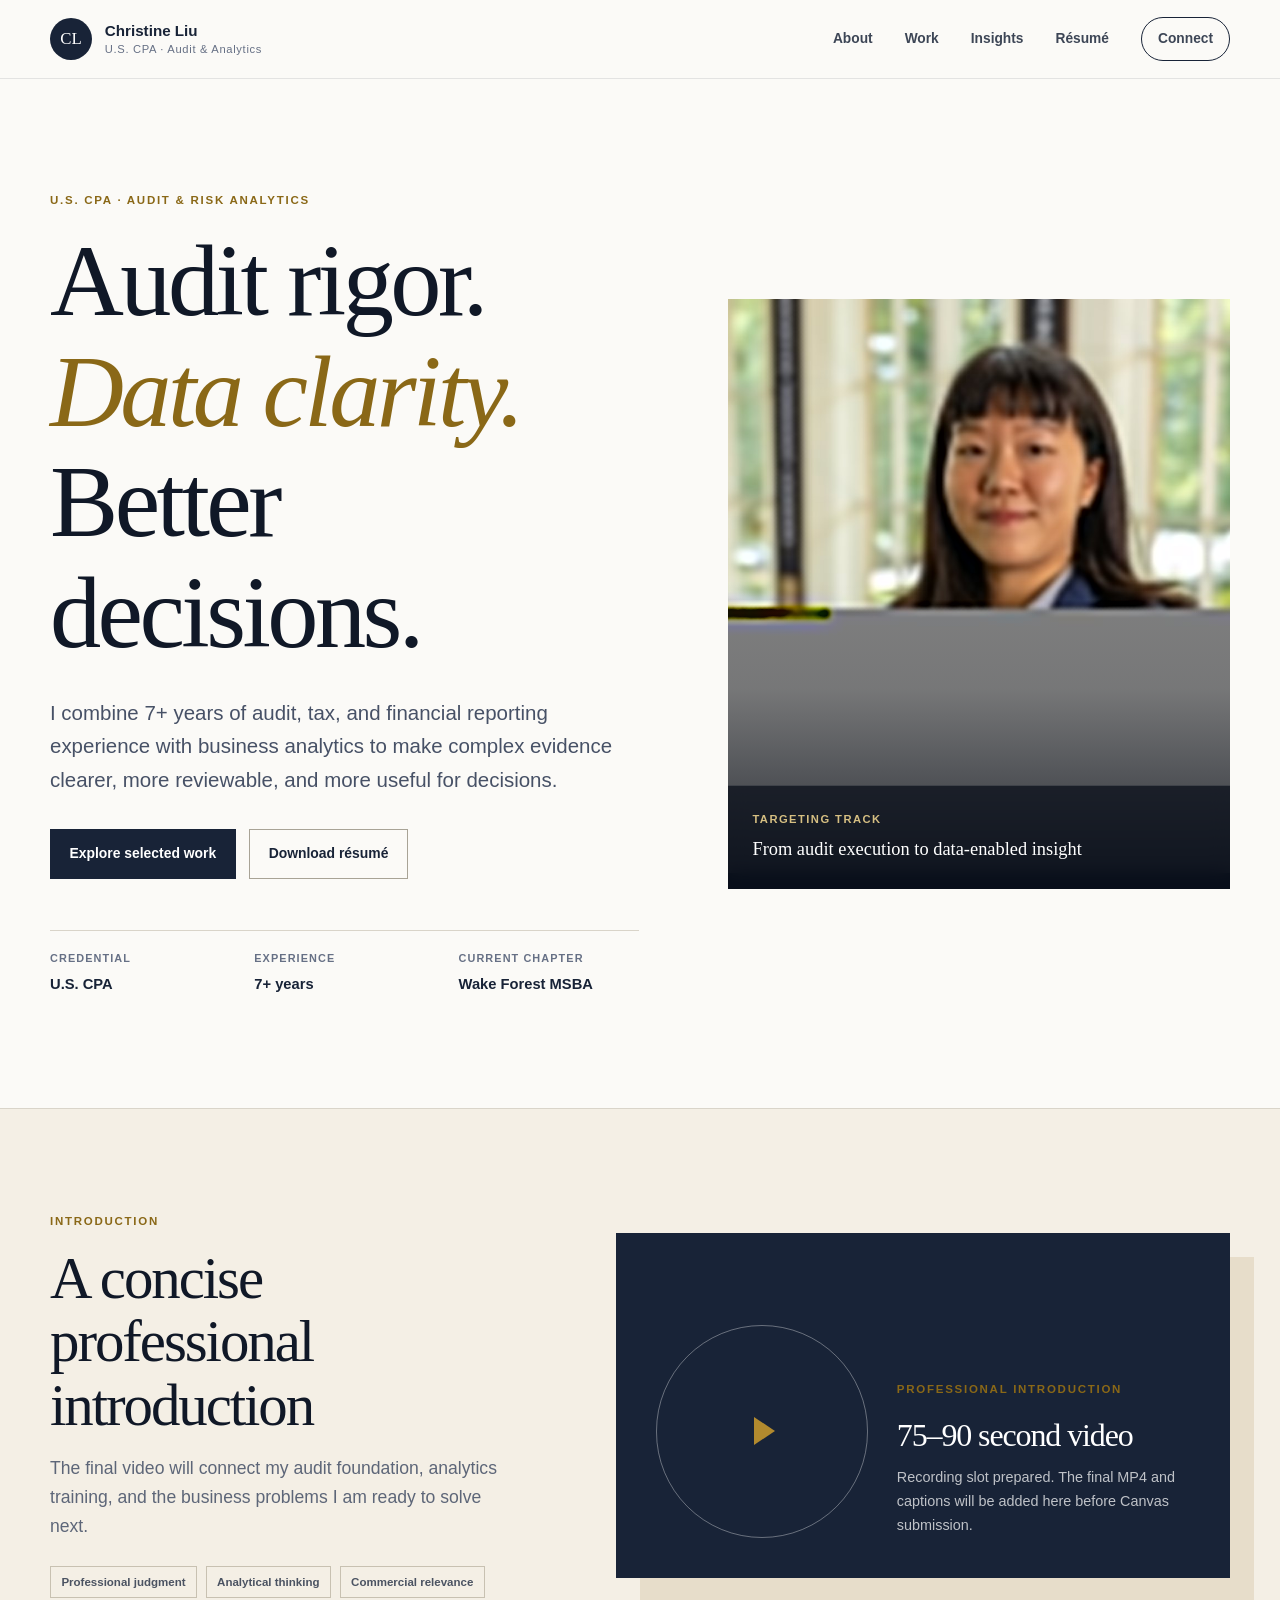
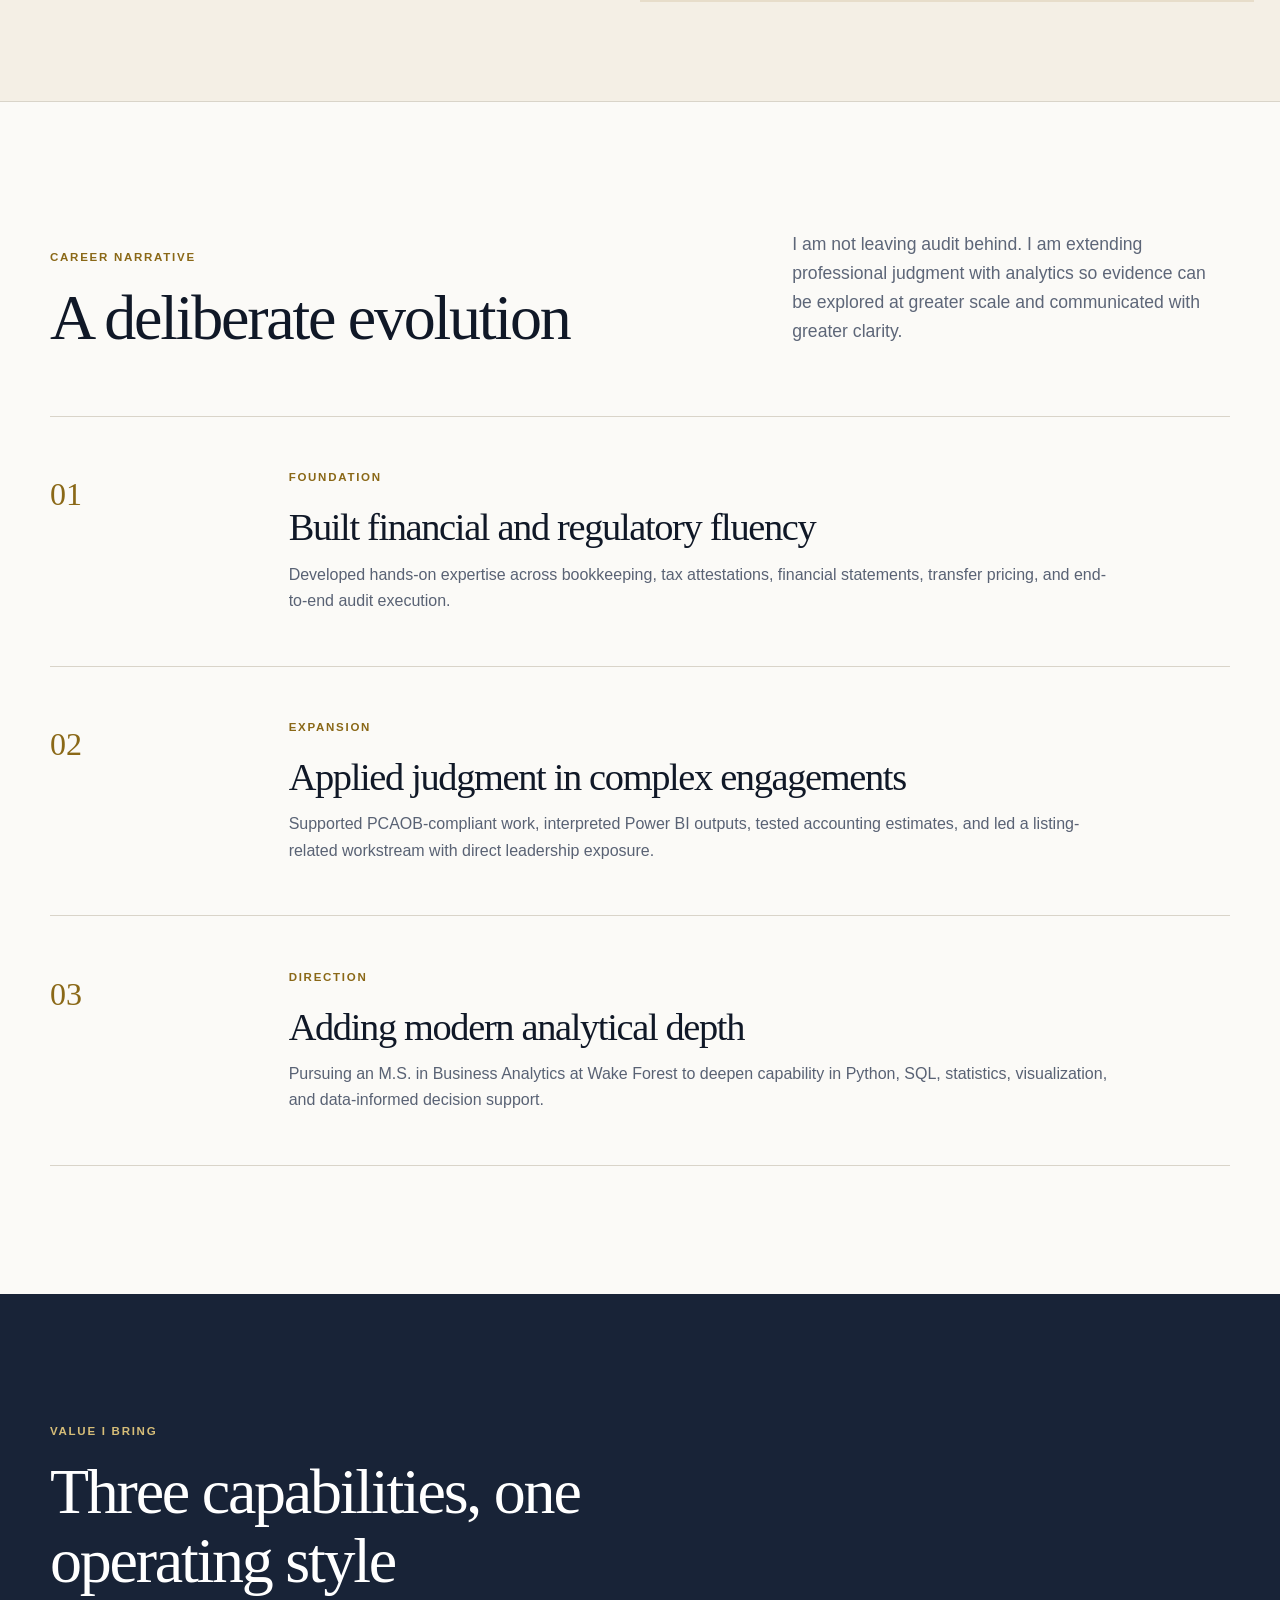
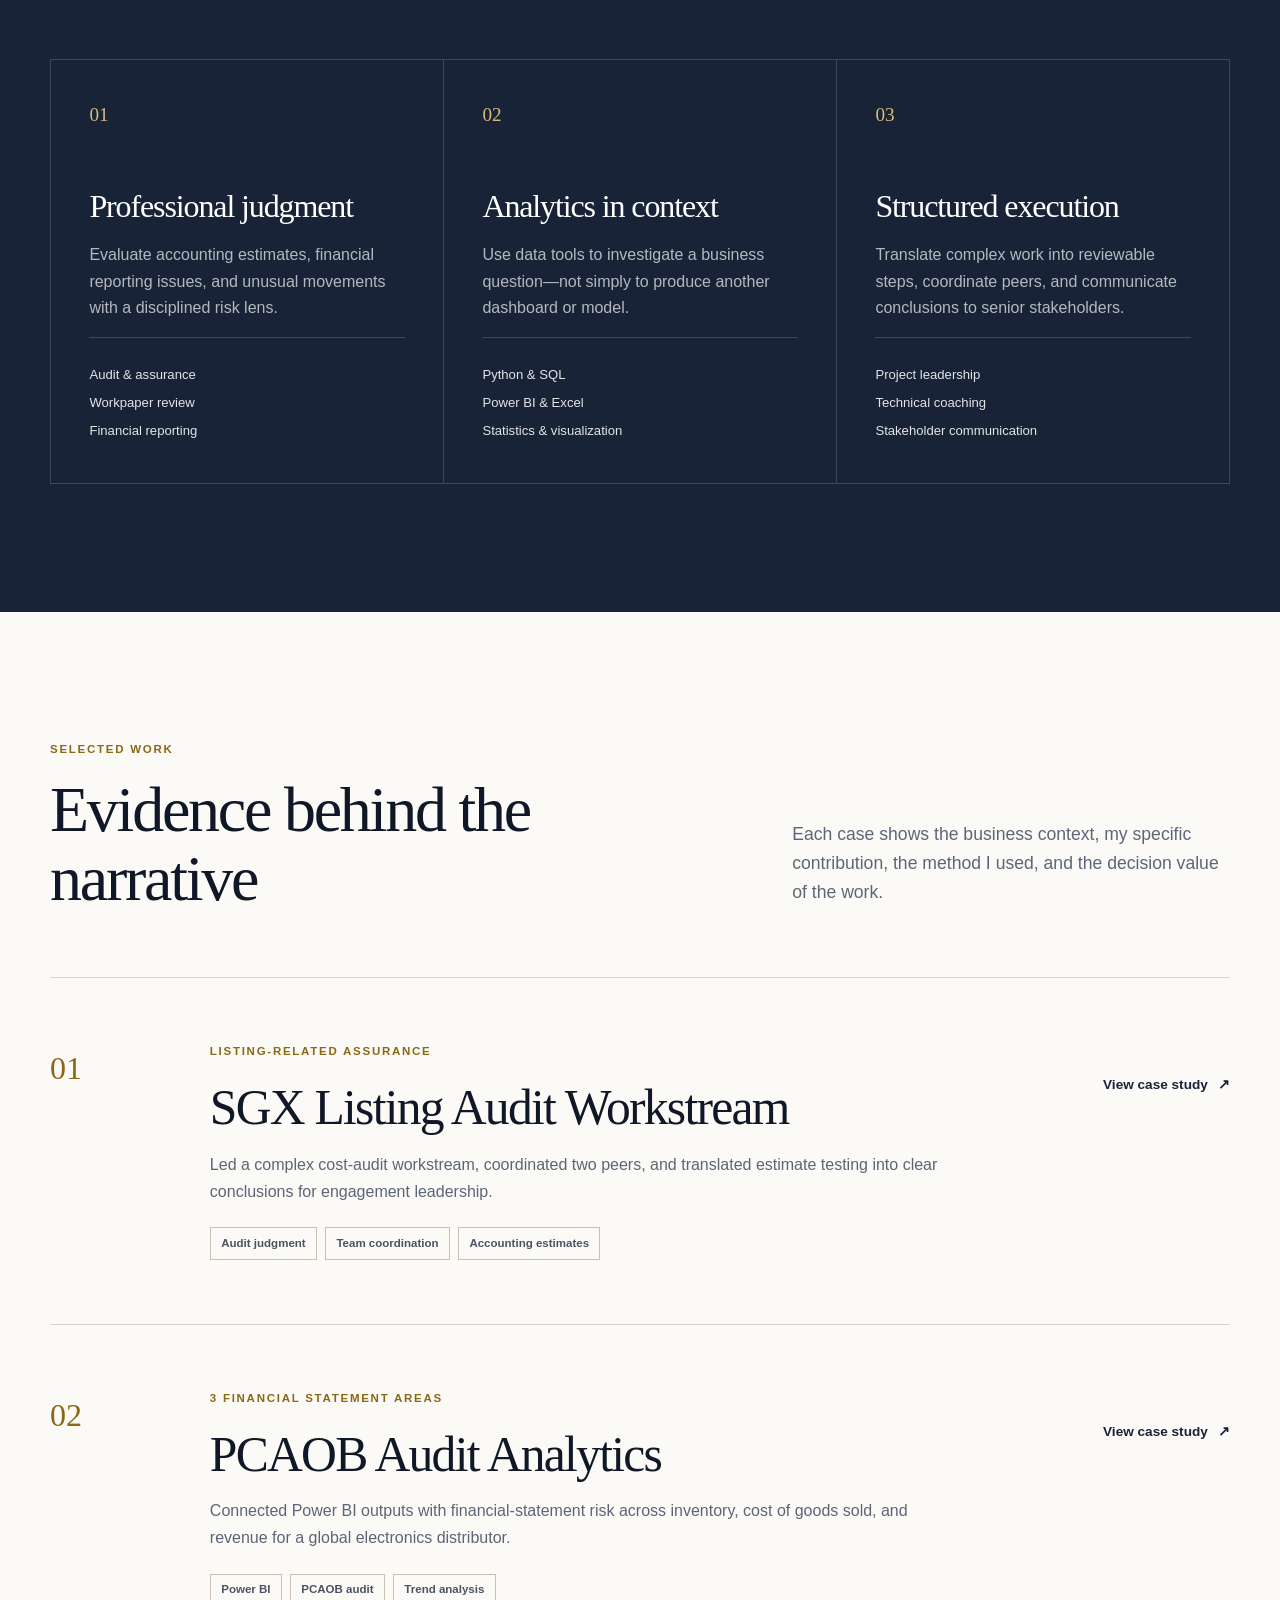
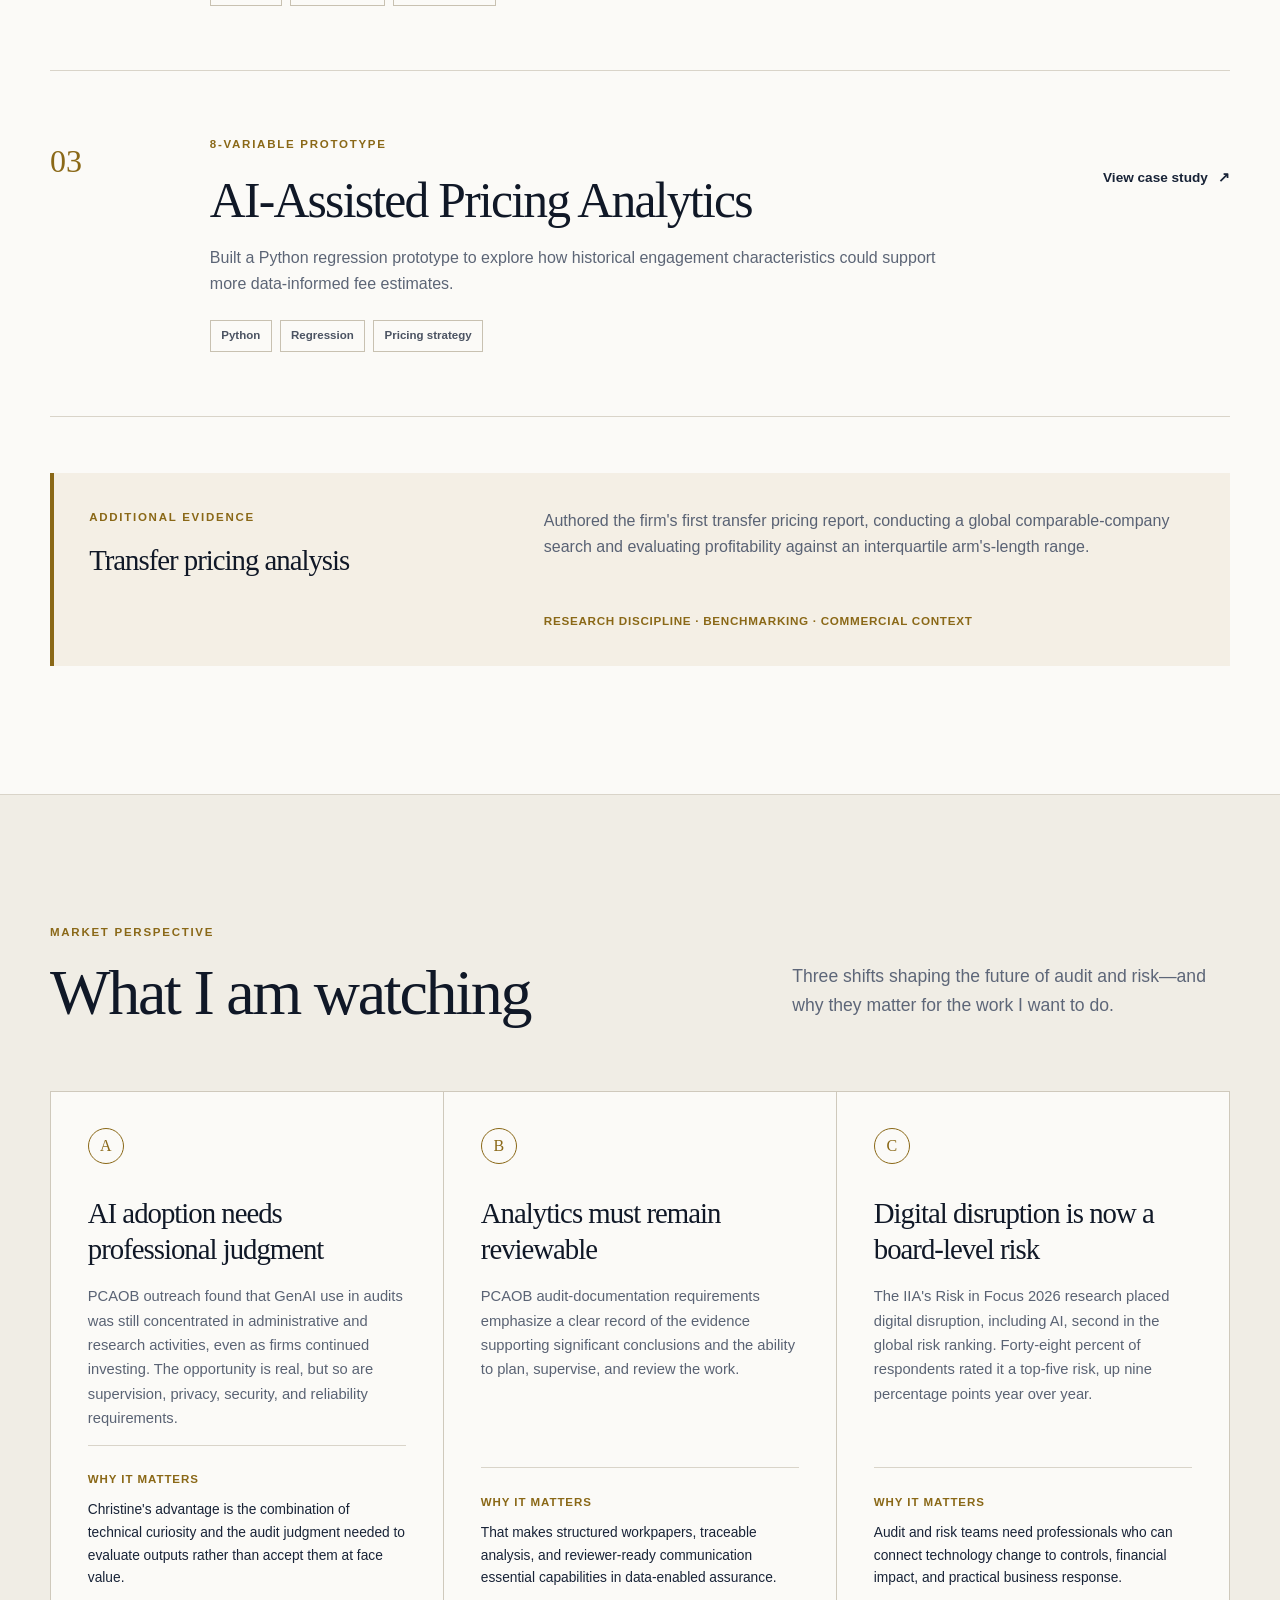
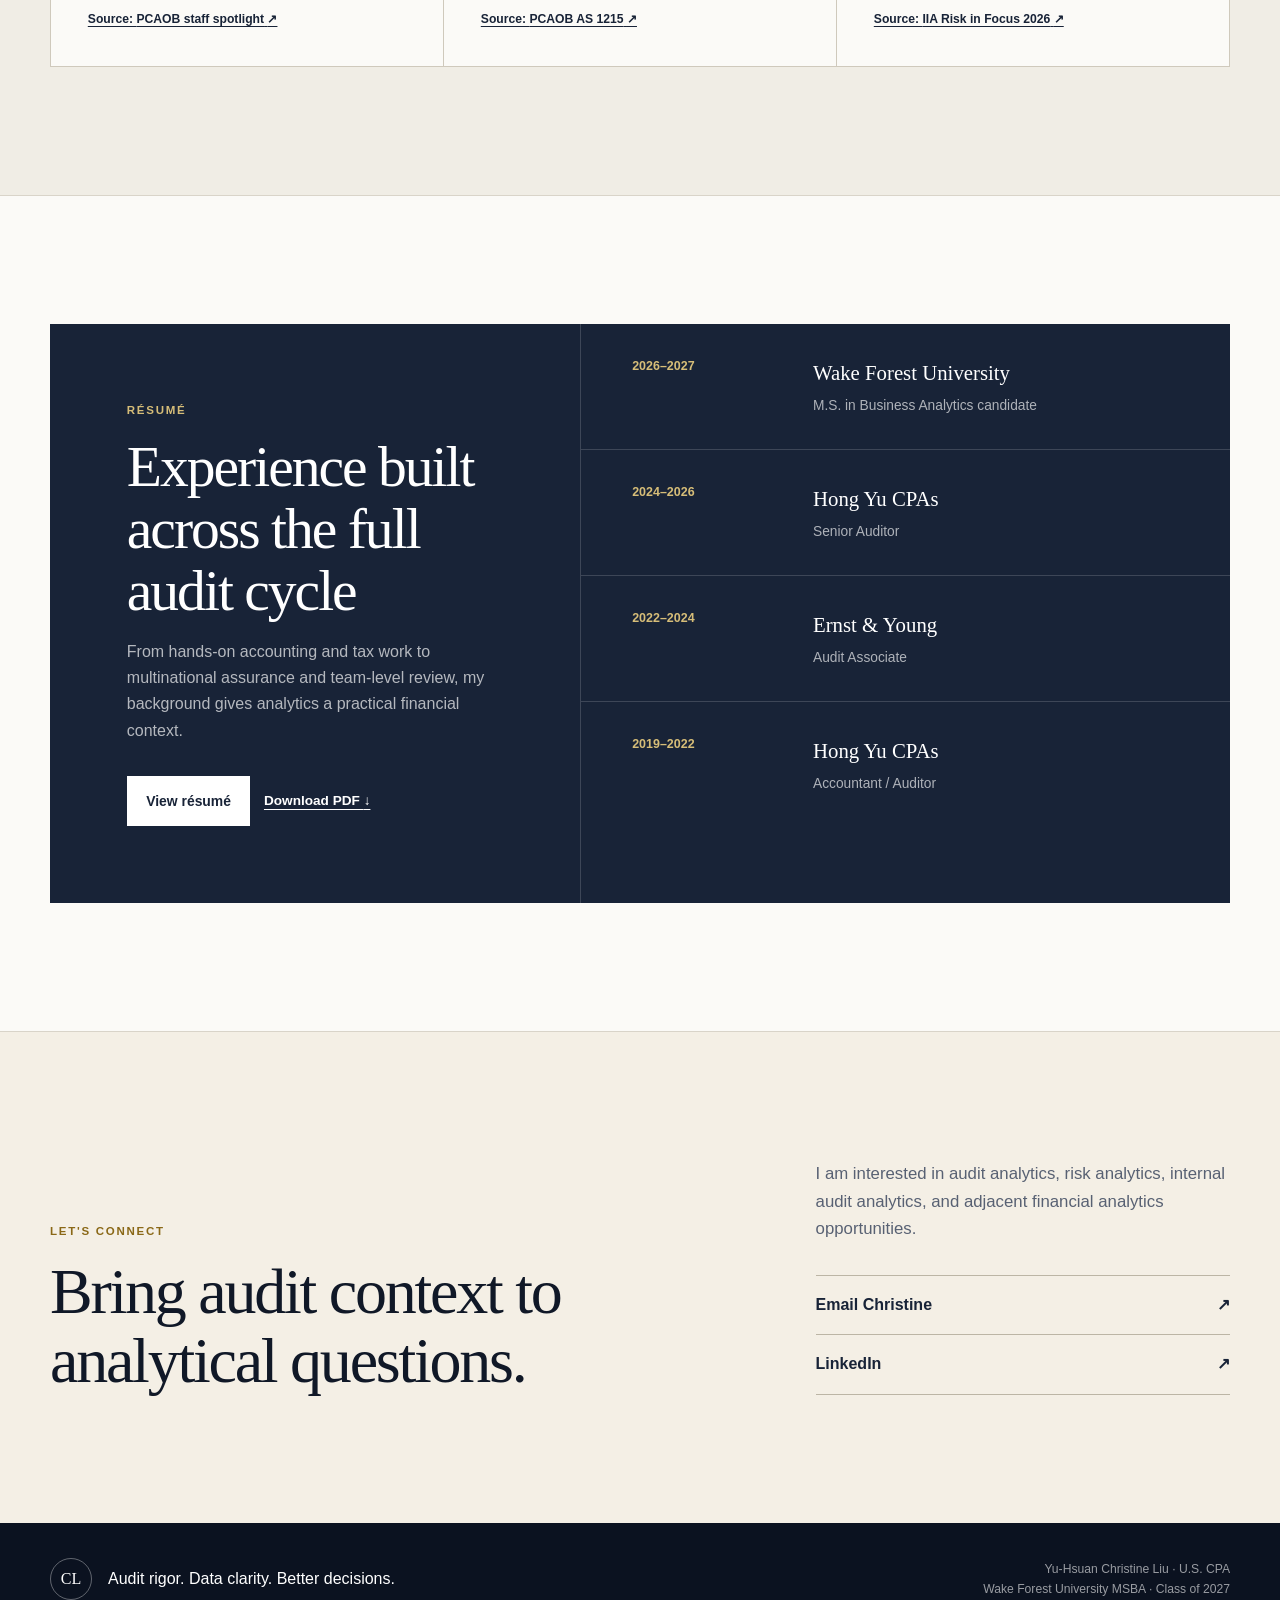
==== index.html @ 317b8ca4 "Publish professional portfolio with GitHub Pages" ====
<!DOCTYPE html><html lang="en"><head><meta charset="utf-8"><meta name="viewport" content="width=device-width, initial-scale=1"><link rel="preload" href="/christine-liu-headshot.jpg" as="image"><link rel="stylesheet" href="/styles.css"><title>Christine Liu | Audit &amp; Risk Analytics</title><meta name="description" content="U.S. CPA and Wake Forest MSBA candidate combining audit judgment with business analytics."><meta name="keywords" content="audit analytics,risk analytics,U.S. CPA,business analytics,Wake Forest"><meta name="author" content="Yu-Hsuan Christine Liu">
<link rel="canonical" href="https://christineliu0221-tech.github.io/"></head><body><header class="site-header"><a class="skip-link" href="#main-content">Skip to content</a><div class="nav-shell"><a href="/" class="brand" aria-label="Christine Liu home"><span aria-hidden="true">CL</span><div><strong>Christine Liu</strong><small>U.S. CPA · Audit &amp; Analytics</small></div></a><nav aria-label="Primary navigation"><a href="/#about">About</a><a href="/#work">Work</a><a href="/#insights">Insights</a><a href="/#resume">Résumé</a><a class="nav-contact" href="/#contact">Connect</a></nav></div></header><main id="main-content"><section class="hero section-shell" aria-labelledby="hero-title"><div class="hero-copy"><p class="eyebrow">U.S. CPA · AUDIT &amp; RISK ANALYTICS</p><h1 id="hero-title">Audit rigor.<span>Data clarity.</span>Better decisions.</h1><p class="hero-lead">I combine 7+ years of audit, tax, and financial reporting experience with business analytics to make complex evidence clearer, more reviewable, and more useful for decisions.</p><div class="button-row"><a class="button button-primary" href="#work">Explore selected work</a><a class="button button-secondary" href="/Christine-Liu-Resume.pdf" download="">Download résumé</a></div><dl class="hero-credentials" aria-label="Professional credentials"><div><dt>Credential</dt><dd>U.S. CPA</dd></div><div><dt>Experience</dt><dd>7+ years</dd></div><div><dt>Current chapter</dt><dd>Wake Forest MSBA</dd></div></dl></div><div class="hero-visual"><img class="hero-portrait" src="/christine-liu-headshot.jpg" alt="Christine Liu wearing a navy blazer in a professional portrait"><div class="visual-caption"><span>Targeting Track</span><strong>From audit execution to data-enabled insight</strong></div></div></section><section class="intro-band" id="introduction" aria-labelledby="intro-title"><div class="section-shell intro-grid"><div><p class="section-kicker">INTRODUCTION</p><h2 id="intro-title">A concise professional introduction</h2><p class="section-lead compact">The final video will connect my audit foundation, analytics training, and the business problems I am ready to solve next.</p><div class="video-keywords" aria-label="Introduction themes"><span>Professional judgment</span><span>Analytical thinking</span><span>Commercial relevance</span></div></div><div class="video-placeholder" role="group" aria-label="Video introduction placeholder"><div class="video-frame-mark" aria-hidden="true"><span></span></div><div><p class="video-label">PROFESSIONAL INTRODUCTION</p><h3>75–90 second video</h3><p>Recording slot prepared. The final MP4 and captions will be added here before Canvas submission.</p></div></div></div></section><section class="section-shell narrative" id="about" aria-labelledby="about-title"><div class="section-heading split-heading"><div><p class="section-kicker">CAREER NARRATIVE</p><h2 id="about-title">A deliberate evolution</h2></div><p class="section-lead">I am not leaving audit behind. I am extending professional judgment with analytics so evidence can be explored at greater scale and communicated with greater clarity.</p></div><ol class="narrative-steps"><li><span class="step-number">01</span><div><p class="step-label">Foundation</p><h3>Built financial and regulatory fluency</h3><p>Developed hands-on expertise across bookkeeping, tax attestations, financial statements, transfer pricing, and end-to-end audit execution.</p></div></li><li><span class="step-number">02</span><div><p class="step-label">Expansion</p><h3>Applied judgment in complex engagements</h3><p>Supported PCAOB-compliant work, interpreted Power BI outputs, tested accounting estimates, and led a listing-related workstream with direct leadership exposure.</p></div></li><li><span class="step-number">03</span><div><p class="step-label">Direction</p><h3>Adding modern analytical depth</h3><p>Pursuing an M.S. in Business Analytics at Wake Forest to deepen capability in Python, SQL, statistics, visualization, and data-informed decision support.</p></div></li></ol></section><section class="expertise-section" id="expertise" aria-labelledby="expertise-title"><div class="section-shell"><div class="section-heading"><p class="section-kicker light">VALUE I BRING</p><h2 id="expertise-title">Three capabilities, one operating style</h2></div><div class="expertise-grid"><article><span class="expertise-index">01</span><h3>Professional judgment</h3><p>Evaluate accounting estimates, financial reporting issues, and unusual movements with a disciplined risk lens.</p><ul><li>Audit &amp; assurance</li><li>Workpaper review</li><li>Financial reporting</li></ul></article><article><span class="expertise-index">02</span><h3>Analytics in context</h3><p>Use data tools to investigate a business question—not simply to produce another dashboard or model.</p><ul><li>Python &amp; SQL</li><li>Power BI &amp; Excel</li><li>Statistics &amp; visualization</li></ul></article><article><span class="expertise-index">03</span><h3>Structured execution</h3><p>Translate complex work into reviewable steps, coordinate peers, and communicate conclusions to senior stakeholders.</p><ul><li>Project leadership</li><li>Technical coaching</li><li>Stakeholder communication</li></ul></article></div></div></section><section class="section-shell work-section" id="work" aria-labelledby="work-title"><div class="section-heading split-heading"><div><p class="section-kicker">SELECTED WORK</p><h2 id="work-title">Evidence behind the narrative</h2></div><p class="section-lead">Each case shows the business context, my specific contribution, the method I used, and the decision value of the work.</p></div><div class="project-list"><article class="project-card"><div class="project-number">01</div><div class="project-main"><p class="project-proof">Listing-related assurance</p><h3>SGX Listing Audit Workstream</h3><p>Led a complex cost-audit workstream, coordinated two peers, and translated estimate testing into clear conclusions for engagement leadership.</p><div class="tag-list" aria-label="SGX Listing Audit Workstream skills"><span>Audit judgment</span><span>Team coordination</span><span>Accounting estimates</span></div></div><a href="/projects/sgx-listing-audit" class="project-link">View case study <span aria-hidden="true">↗</span></a></article><article class="project-card"><div class="project-number">02</div><div class="project-main"><p class="project-proof">3 financial statement areas</p><h3>PCAOB Audit Analytics</h3><p>Connected Power BI outputs with financial-statement risk across inventory, cost of goods sold, and revenue for a global electronics distributor.</p><div class="tag-list" aria-label="PCAOB Audit Analytics skills"><span>Power BI</span><span>PCAOB audit</span><span>Trend analysis</span></div></div><a href="/projects/pcaob-audit-analytics" class="project-link">View case study <span aria-hidden="true">↗</span></a></article><article class="project-card"><div class="project-number">03</div><div class="project-main"><p class="project-proof">8-variable prototype</p><h3>AI-Assisted Pricing Analytics</h3><p>Built a Python regression prototype to explore how historical engagement characteristics could support more data-informed fee estimates.</p><div class="tag-list" aria-label="AI-Assisted Pricing Analytics skills"><span>Python</span><span>Regression</span><span>Pricing strategy</span></div></div><a href="/projects/pricing-analytics" class="project-link">View case study <span aria-hidden="true">↗</span></a></article></div><div class="supporting-proof"><div><p class="section-kicker">ADDITIONAL EVIDENCE</p><h3>Transfer pricing analysis</h3></div><p>Authored the firm's first transfer pricing report, conducting a global comparable-company search and evaluating profitability against an interquartile arm's-length range.</p><span>Research discipline · Benchmarking · Commercial context</span></div></section><section class="insights-section" id="insights" aria-labelledby="insights-title"><div class="section-shell"><div class="section-heading split-heading"><div><p class="section-kicker">MARKET PERSPECTIVE</p><h2 id="insights-title">What I am watching</h2></div><p class="section-lead">Three shifts shaping the future of audit and risk—and why they matter for the work I want to do.</p></div><div class="insight-grid"><article><span class="insight-index">A</span><h3>AI adoption needs professional judgment</h3><p>PCAOB outreach found that GenAI use in audits was still concentrated in administrative and research activities, even as firms continued investing. The opportunity is real, but so are supervision, privacy, security, and reliability requirements.</p><div class="implication"><strong>Why it matters</strong><p>Christine's advantage is the combination of technical curiosity and the audit judgment needed to evaluate outputs rather than accept them at face value.</p></div><a href="https://pcaobus.org/news-events/news-releases/news-release-detail/pcaob-staff-shares-observations-from-outreach-on-use-of-generative-artificial-intelligence-in-audits-and-financial-reporting" target="_blank" rel="noreferrer">Source: <!-- -->PCAOB staff spotlight<!-- --> <span aria-hidden="true">↗</span></a></article><article><span class="insight-index">B</span><h3>Analytics must remain reviewable</h3><p>PCAOB audit-documentation requirements emphasize a clear record of the evidence supporting significant conclusions and the ability to plan, supervise, and review the work.</p><div class="implication"><strong>Why it matters</strong><p>That makes structured workpapers, traceable analysis, and reviewer-ready communication essential capabilities in data-enabled assurance.</p></div><a href="https://pcaobus.org/oversight/standards/auditing-standards/details/as-1215--audit-documentation-%28effective-on-12-15-2026%29" target="_blank" rel="noreferrer">Source: <!-- -->PCAOB AS 1215<!-- --> <span aria-hidden="true">↗</span></a></article><article><span class="insight-index">C</span><h3>Digital disruption is now a board-level risk</h3><p>The IIA's Risk in Focus 2026 research placed digital disruption, including AI, second in the global risk ranking. Forty-eight percent of respondents rated it a top-five risk, up nine percentage points year over year.</p><div class="implication"><strong>Why it matters</strong><p>Audit and risk teams need professionals who can connect technology change to controls, financial impact, and practical business response.</p></div><a href="https://www.theiia.org/en/internal-audit-foundation/latest-research-and-products/risk-in-focus" target="_blank" rel="noreferrer">Source: <!-- -->IIA Risk in Focus 2026<!-- --> <span aria-hidden="true">↗</span></a></article></div></div></section><section class="section-shell resume-section" id="resume" aria-labelledby="resume-title"><div class="resume-card"><div class="resume-intro"><p class="section-kicker light">RÉSUMÉ</p><h2 id="resume-title">Experience built across the full audit cycle</h2><p>From hands-on accounting and tax work to multinational assurance and team-level review, my background gives analytics a practical financial context.</p><div class="button-row"><a class="button button-light" href="/Christine-Liu-Resume.pdf" target="_blank" rel="noreferrer">View résumé</a><a class="text-link-light" href="/Christine-Liu-Resume.pdf" download="">Download PDF <span aria-hidden="true">↓</span></a></div></div><ol class="experience-list"><li><span>2026–2027</span><div><strong>Wake Forest University</strong><p>M.S. in Business Analytics candidate</p></div></li><li><span>2024–2026</span><div><strong>Hong Yu CPAs</strong><p>Senior Auditor</p></div></li><li><span>2022–2024</span><div><strong>Ernst &amp; Young</strong><p>Audit Associate</p></div></li><li><span>2019–2022</span><div><strong>Hong Yu CPAs</strong><p>Accountant / Auditor</p></div></li></ol></div></section><section class="contact-section" id="contact" aria-labelledby="contact-title"><div class="section-shell contact-grid"><div><p class="section-kicker">LET'S CONNECT</p><h2 id="contact-title">Bring audit context to analytical questions.</h2></div><div class="contact-copy"><p>I am interested in audit analytics, risk analytics, internal audit analytics, and adjacent financial analytics opportunities.</p><div class="contact-links"><a href="mailto:christineliu0221.usa@gmail.com">Email Christine <span aria-hidden="true">↗</span></a><a href="https://www.linkedin.com/in/yuhsuan-christine-liu" target="_blank" rel="noreferrer">LinkedIn <span aria-hidden="true">↗</span></a></div></div></div></section></main><footer class="site-footer"><div class="section-shell footer-grid"><div><span class="footer-monogram" aria-hidden="true">CL</span><p>Audit rigor. Data clarity. Better decisions.</p></div><div class="footer-meta"><p>Yu-Hsuan Christine Liu · U.S. CPA</p><p>Wake Forest University MSBA · Class of 2027</p></div></div></footer><iframe height="1" width="1" style="position: absolute; top: 0px; left: 0px; border-width: medium; border-style: none; border-color: currentcolor; border-image: none; visibility: hidden;"></iframe></body><div id="codex-browser-sidebar-comments-root" style="position: fixed; inset: 0px; pointer-events: none; z-index: 2147483647;"></div></html>
---- styles.css ----
:root{--ink:#182337;--ink-strong:#101827;--gold:#8a6817;--gold-bright:#b28a2e;--sand:#f4efe5;--paper:#fbfaf7;--white:#fff;--muted:#667085;--line:#d9d4c9;--dark-line:#ffffff29;--max-width:1180px;--serif:Georgia, "Times New Roman", serif;--sans:"Segoe UI", Arial, Helvetica, sans-serif}*{box-sizing:border-box}html{scroll-behavior:smooth;scroll-padding-top:92px}body{background:var(--paper);color:var(--ink);font-family:var(--sans);text-rendering:optimizelegibility;margin:0;font-size:16px;line-height:1.65}a{color:inherit}button,a{-webkit-tap-highlight-color:transparent}:is(a:focus-visible,button:focus-visible){outline:3px solid var(--gold-bright);outline-offset:4px}h1,h2,h3,p,dl,dd,ol,ul{margin-top:0}h1,h2,h3{color:var(--ink-strong);letter-spacing:-.035em;line-height:1.08}h1,h2{font-family:var(--serif);font-weight:500}h2{margin-bottom:1rem;font-size:clamp(2.3rem,5vw,4.3rem)}h3{font-size:1.45rem;line-height:1.25}.skip-link{z-index:1000;background:var(--ink);color:var(--white);border-radius:4px;padding:.65rem 1rem;position:fixed;top:10px;left:10px;transform:translateY(-160%)}.skip-link:focus{transform:translateY(0)}.section-shell,.nav-shell{width:min(calc(100% - 40px), var(--max-width));margin-inline:auto}.site-header{z-index:100;-webkit-backdrop-filter:blur(16px);backdrop-filter:blur(16px);background:#fbfaf7f0;border-bottom:1px solid #1823371a;position:sticky;top:0}.nav-shell{justify-content:space-between;align-items:center;gap:2rem;min-height:78px;display:flex}.brand{color:var(--ink);flex:none;align-items:center;gap:.8rem;text-decoration:none;display:flex}.brand>span{background:var(--ink);width:42px;height:42px;color:var(--white);font-family:var(--serif);border-radius:50%;place-items:center;font-size:1.05rem;display:grid}.brand div{line-height:1.15;display:grid}.brand strong{font-size:.95rem}.brand small{color:var(--muted);letter-spacing:.06em;margin-top:.25rem;font-size:.7rem}.nav-shell nav{align-items:center;gap:clamp(.75rem,2.5vw,2rem);display:flex}.nav-shell nav a{color:#3d4656;font-size:.86rem;font-weight:650;text-decoration:none;position:relative}.nav-shell nav a:not(.nav-contact):after{content:"";background:var(--gold);height:2px;transition:right .18s;position:absolute;bottom:-.35rem;left:0;right:100%}.nav-shell nav a:hover:after{right:0}.nav-contact{border:1px solid var(--ink);border-radius:999px;padding:.6rem 1rem}.hero{grid-template-columns:minmax(0,1.08fr) minmax(360px,.92fr);align-items:center;gap:clamp(3rem,7vw,7rem);min-height:calc(100svh - 78px);padding-block:clamp(4.5rem,9vw,7rem);display:grid}.eyebrow,.section-kicker,.project-proof,.step-label,.video-label,.case-nav>p{color:var(--gold);letter-spacing:.15em;text-transform:uppercase;margin-bottom:1rem;font-size:.72rem;font-weight:800}.hero h1{max-width:760px;margin-bottom:1.7rem;font-size:clamp(3.6rem,8vw,7.25rem)}.hero h1 span{color:var(--gold);font-style:italic;display:block}.hero-lead{color:#475166;max-width:700px;margin-bottom:2rem;font-size:clamp(1.08rem,1.6vw,1.3rem)}.button-row{flex-wrap:wrap;align-items:center;gap:.85rem;display:flex}.button{border:1px solid #0000;justify-content:center;align-items:center;min-height:48px;padding:.78rem 1.15rem;font-size:.87rem;font-weight:750;text-decoration:none;transition:transform .18s,background .18s,color .18s;display:inline-flex}.button:hover{transform:translateY(-2px)}.button-primary{background:var(--ink);color:var(--white)}.button-primary:hover{background:var(--gold)}.button-secondary{color:var(--ink);border-color:#a8a396}.button-secondary:hover{border-color:var(--ink);background:var(--sand)}.hero-credentials{border-top:1px solid var(--line);grid-template-columns:repeat(3,1fr);gap:1.5rem;margin:3.2rem 0 0;padding-top:1.2rem;display:grid}.hero-credentials dt{color:var(--muted);letter-spacing:.1em;text-transform:uppercase;font-size:.68rem;font-weight:700}.hero-credentials dd{color:var(--ink);margin-top:.25rem;margin-left:0;font-size:.92rem;font-weight:750}.hero-visual{background:var(--ink);min-height:590px;color:var(--white);isolation:isolate;position:relative;overflow:hidden}.hero-portrait{object-fit:cover;object-position:57% center;width:100%;height:100%;position:absolute;inset:0}.hero-visual:after{content:"";z-index:1;pointer-events:none;background:linear-gradient(#0000 48%,#070d1814 66%,#070d18c2 100%);position:absolute;inset:0}.visual-caption{z-index:2;-webkit-backdrop-filter:blur(8px);backdrop-filter:blur(8px);border-top:1px solid var(--dark-line);background:#070d18b8;gap:.35rem;padding:1.5rem;display:grid;position:absolute;bottom:0;left:0;right:0}.visual-caption span{color:#d6bf82;letter-spacing:.13em;text-transform:uppercase;font-size:.7rem;font-weight:800}.visual-caption strong{font-family:var(--serif);font-size:1.15rem;font-weight:500}.visual-note{color:#ffffffd1;letter-spacing:.11em;text-transform:uppercase;border:1px solid #ffffff59;padding:.4rem .7rem;font-size:.68rem;position:absolute}.note-top{top:2rem;left:2rem}.note-bottom{bottom:6.8rem;right:2rem}.intro-band{background:var(--sand);border-block:1px solid var(--line)}.intro-grid{grid-template-columns:.86fr 1.14fr;align-items:center;gap:clamp(3rem,8vw,7rem);padding-block:clamp(4.5rem,8vw,7rem);display:grid}.intro-grid h2{font-size:clamp(2.4rem,4.6vw,4.2rem)}.section-lead{color:#5d6678;max-width:620px;font-size:1.1rem}.section-lead.compact{max-width:520px}.video-keywords{flex-wrap:wrap;gap:.55rem;margin-top:1.6rem;display:flex}.video-keywords span,.tag-list span{color:#4b5362;border:1px solid #c8c1b1;padding:.35rem .65rem;font-size:.72rem;font-weight:650}.video-placeholder{background:var(--ink);min-height:345px;color:var(--white);grid-template-columns:.42fr .58fr;align-items:end;gap:1.8rem;padding:clamp(1.5rem,4vw,2.5rem);display:grid;box-shadow:24px 24px #8a681721}.video-placeholder h3{color:var(--white);font-family:var(--serif);margin-bottom:.7rem;font-size:2rem;font-weight:500}.video-placeholder p:last-child{color:#ffffffb8;margin-bottom:0;font-size:.9rem}.video-frame-mark{aspect-ratio:1;border:1px solid #ffffff59;border-radius:50%;place-items:center;display:grid}.video-frame-mark span{border-top:14px solid #0000;border-bottom:14px solid #0000;border-left:21px solid var(--gold-bright);width:0;height:0;margin-left:.3rem}.narrative,.work-section,.resume-section{padding-block:clamp(5.5rem,10vw,9rem)}.section-heading{margin-bottom:clamp(2.5rem,5vw,4.5rem)}.split-heading{grid-template-columns:minmax(0,.95fr) minmax(320px,.65fr);align-items:end;gap:clamp(2rem,8vw,7rem);display:grid}.split-heading h2{margin-bottom:0}.split-heading .section-lead{margin-bottom:.4rem}.narrative-steps{border-top:1px solid var(--line);margin:0;padding:0;list-style:none}.narrative-steps li{border-bottom:1px solid var(--line);grid-template-columns:.18fr .82fr;gap:2rem;padding:clamp(2rem,4vw,3.2rem) 0;display:grid}.step-number{color:var(--gold);font-family:var(--serif);font-size:2rem}.narrative-steps h3{font-family:var(--serif);margin-bottom:.65rem;font-size:clamp(1.7rem,3vw,2.4rem);font-weight:500}.narrative-steps li p:last-child{color:#596274;max-width:820px;margin-bottom:0}.expertise-section{background:var(--ink);color:var(--white);padding-block:clamp(5.5rem,10vw,9rem)}.section-kicker.light{color:#d6bd78}.expertise-section h2{max-width:760px;color:var(--white)}.expertise-grid{border-top:1px solid var(--dark-line);border-left:1px solid var(--dark-line);grid-template-columns:repeat(3,1fr);display:grid}.expertise-grid article{border-right:1px solid var(--dark-line);border-bottom:1px solid var(--dark-line);flex-direction:column;min-height:410px;padding:clamp(1.6rem,3vw,2.5rem);display:flex}.expertise-index{color:#d6bd78;font-family:var(--serif);font-size:1.2rem}.expertise-grid h3{color:var(--white);font-family:var(--serif);margin:3.5rem 0 1rem;font-size:2rem;font-weight:500}.expertise-grid p{color:#ffffffad}.expertise-grid ul{border-top:1px solid var(--dark-line);margin:auto 0 0;padding:1.4rem 0 0;list-style:none}.expertise-grid li{color:#ffffffe0;padding:.2rem 0;font-size:.82rem}.project-list{border-top:1px solid var(--line)}.project-card{border-bottom:1px solid var(--line);grid-template-columns:.12fr minmax(0,.68fr) .2fr;align-items:start;gap:1.5rem;padding:clamp(2.3rem,5vw,4rem) 0;display:grid}.project-number{color:var(--gold);font-family:var(--serif);font-size:2rem}.project-main h3{font-family:var(--serif);margin-bottom:.8rem;font-size:clamp(2rem,4vw,3.1rem);font-weight:500}.project-main>p:not(.project-proof){color:#5c6576;max-width:760px}.tag-list{flex-wrap:wrap;gap:.5rem;margin-top:1.4rem;display:flex}.project-link{color:var(--ink);white-space:nowrap;justify-self:end;margin-top:2rem;font-size:.85rem;font-weight:800;text-decoration:none}.project-link span{margin-left:.4rem;transition:transform .18s;display:inline-block}.project-link:hover span{transform:translate(3px,-3px)}.supporting-proof{background:var(--sand);border-left:4px solid var(--gold);grid-template-columns:.6fr 1fr;gap:2rem 4rem;margin-top:3.5rem;padding:2.2rem;display:grid}.supporting-proof h3{font-family:var(--serif);margin-bottom:0;font-size:1.8rem;font-weight:500}.supporting-proof>p{color:#596274;margin-bottom:0}.supporting-proof>span{color:var(--gold);letter-spacing:.06em;text-transform:uppercase;grid-column:2;font-size:.73rem;font-weight:750}.insights-section{border-block:1px solid var(--line);background:#f0ede5;padding-block:clamp(5.5rem,10vw,9rem)}.insight-grid{background:#cfc9bc;border:1px solid #cfc9bc;grid-template-columns:repeat(3,1fr);gap:1px;display:grid}.insight-grid article{background:var(--paper);flex-direction:column;min-height:520px;padding:clamp(1.5rem,3vw,2.3rem);display:flex}.insight-index{border:1px solid var(--gold);width:36px;height:36px;color:var(--gold);font-family:var(--serif);border-radius:50%;place-items:center;display:grid}.insight-grid h3{font-family:var(--serif);margin:2rem 0 1rem;font-size:1.8rem;font-weight:500}.insight-grid article>p{color:#5a6374;font-size:.92rem}.implication{border-top:1px solid var(--line);margin-top:auto;padding-top:1.2rem}.implication strong{color:var(--gold);letter-spacing:.08em;text-transform:uppercase;font-size:.72rem}.implication p{margin:.5rem 0 1.2rem;font-size:.86rem}.insight-grid a{color:var(--ink);text-underline-offset:3px;font-size:.76rem;font-weight:750}.resume-card{background:var(--ink);color:var(--white);grid-template-columns:.9fr 1.1fr;display:grid;overflow:hidden}.resume-intro{border-right:1px solid var(--dark-line);padding:clamp(2.2rem,6vw,5rem)}.resume-intro h2{color:var(--white);font-size:clamp(2.3rem,4.5vw,4rem)}.resume-intro>p{color:#ffffffad}.resume-intro .button-row{margin-top:2rem}.button-light{background:var(--white);color:var(--ink)}.button-light:hover{background:#d6bd78}.text-link-light{color:var(--white);text-underline-offset:4px;font-size:.85rem;font-weight:750}.experience-list{margin:0;padding:0;list-style:none}.experience-list li{border-bottom:1px solid var(--dark-line);grid-template-columns:.3fr .7fr;gap:1.5rem;padding:2rem clamp(1.5rem,4vw,3.2rem);display:grid}.experience-list li:last-child{border-bottom:0}.experience-list span{color:#d6bd78;font-size:.78rem;font-weight:750}.experience-list strong{font-family:var(--serif);font-size:1.3rem;font-weight:500}.experience-list p{color:#ffffffa6;margin:.25rem 0 0;font-size:.86rem}.contact-section{background:var(--sand);border-top:1px solid var(--line);padding-block:clamp(5.5rem,10vw,9rem)}.contact-grid{grid-template-columns:1fr .65fr;align-items:end;gap:clamp(3rem,10vw,8rem);display:grid}.contact-grid h2{margin-bottom:0}.contact-copy>p{color:#586173;font-size:1.05rem}.contact-links{border-top:1px solid #bcb5a5;margin-top:2rem;display:grid}.contact-links a{border-bottom:1px solid #bcb5a5;justify-content:space-between;padding:1rem 0;font-weight:750;text-decoration:none;display:flex}.contact-links a span{transition:transform .18s}.contact-links a:hover span{transform:translate(3px,-3px)}.site-footer{color:var(--white);background:#0b1220;padding-block:2.2rem}.footer-grid{justify-content:space-between;align-items:center;gap:2rem;display:flex}.footer-grid>div:first-child{align-items:center;gap:1rem;display:flex}.footer-grid p{margin-bottom:0}.footer-monogram{width:42px;height:42px;font-family:var(--serif);border:1px solid #ffffff59;border-radius:50%;place-items:center;display:grid}.footer-meta{text-align:right;color:#ffffff94;font-size:.76rem}.case-hero{padding-block:clamp(4.5rem,9vw,8rem)}.back-link{color:#586173;gap:.55rem;margin-bottom:clamp(3.5rem,8vw,6rem);font-size:.82rem;font-weight:750;text-decoration:none;display:inline-flex}.case-hero h1{max-width:960px;margin-bottom:1.5rem;font-size:clamp(3.5rem,8vw,7rem)}.case-summary{color:#586173;max-width:860px;font-size:clamp(1.15rem,2vw,1.4rem)}.case-metrics{border-block:1px solid var(--line);grid-template-columns:repeat(3,1fr);margin:4rem 0 0;display:grid}.case-metrics div{border-right:1px solid var(--line);padding:1.3rem 1.2rem}.case-metrics div:first-child{padding-left:0}.case-metrics div:last-child{border-right:0}.case-metrics dt{color:var(--muted);letter-spacing:.08em;text-transform:uppercase;font-size:.68rem;font-weight:750}.case-metrics dd{color:var(--ink);font-family:var(--serif);margin:.35rem 0 0;font-size:1.25rem}.case-body{grid-template-columns:.25fr .75fr;gap:clamp(3rem,8vw,8rem);padding-bottom:clamp(6rem,12vw,10rem);display:grid}.case-nav{border-top:2px solid var(--ink);align-self:start;padding-top:1rem;display:grid;position:sticky;top:110px}.case-nav a{color:#5d6575;padding:.55rem 0;font-size:.82rem;font-weight:650;text-decoration:none}.case-nav a:hover{color:var(--gold)}.case-content>section{padding:1rem 0 clamp(4rem,8vw,6.5rem);scroll-margin-top:110px}.case-content h2{max-width:760px;font-size:clamp(2.2rem,4.5vw,4rem)}.case-content section>p:last-child{color:#525c6e;max-width:820px;font-size:1.05rem}.approach-list{border-top:1px solid var(--line);margin:2.5rem 0 0;padding:0;list-style:none}.approach-list li{border-bottom:1px solid var(--line);grid-template-columns:70px 1fr;gap:1.2rem;padding:1.4rem 0;display:grid}.approach-list span{color:var(--gold);font-family:var(--serif);font-size:1.2rem}.approach-list p{margin-bottom:0}.case-outcome{background:var(--ink);color:var(--white);border-left:5px solid var(--gold-bright);font-family:var(--serif);margin-top:2rem;padding:clamp(1.7rem,4vw,2.8rem);font-size:clamp(1.3rem,2.4vw,1.85rem);line-height:1.45}.confidentiality-note{border-block:1px solid var(--line);margin-top:1rem;padding:1.4rem 0}.confidentiality-note strong{color:var(--gold);letter-spacing:.08em;text-transform:uppercase;font-size:.75rem}.confidentiality-note p{color:#667085;margin:.45rem 0 0;font-size:.88rem}.next-project{background:var(--sand);grid-template-columns:1fr auto;align-items:center;gap:.35rem 2rem;margin-top:4rem;padding:2rem;text-decoration:none;display:grid}.next-project span:first-child{color:var(--gold);letter-spacing:.08em;text-transform:uppercase;grid-column:1;font-size:.7rem;font-weight:750}.next-project strong{font-family:var(--serif);grid-column:1;font-size:1.6rem;font-weight:500}.next-project span:last-child{grid-area:1/2/3;font-size:2rem;transition:transform .18s}.next-project:hover span:last-child{transform:translate(6px)}@media (max-width:960px){.hero{grid-template-columns:1fr}.hero-visual{min-height:480px}.intro-grid,.resume-card,.contact-grid,.split-heading,.expertise-grid,.insight-grid{grid-template-columns:1fr}.expertise-grid article{min-height:330px}.project-card{grid-template-columns:80px 1fr}.project-link{grid-column:2;justify-self:start;margin-top:0}.supporting-proof{grid-template-columns:1fr}.supporting-proof>span{grid-column:1}.case-body{grid-template-columns:1fr}.case-nav{grid-template-columns:repeat(5,auto);gap:.8rem;position:static;overflow-x:auto}.case-nav>p{display:none}}@media (max-width:700px){.section-shell,.nav-shell{width:min(calc(100% - 28px), var(--max-width))}.nav-shell{align-items:flex-start;min-height:auto;padding-block:.8rem}.brand div{display:none}.brand>span{width:38px;height:38px}.nav-shell nav{justify-content:flex-end;gap:.85rem;width:100%;padding-bottom:.2rem;overflow-x:auto}.nav-shell nav a{white-space:nowrap;font-size:.75rem}.nav-shell nav a:nth-child(3),.nav-shell nav a:nth-child(4){display:none}.nav-contact{padding:.45rem .7rem}.hero{min-height:auto;padding-block:4rem}.hero h1{font-size:clamp(3.25rem,16vw,5.5rem)}.hero-credentials{grid-template-columns:1fr;gap:.9rem}.hero-credentials div{justify-content:space-between;gap:1rem;display:flex}.hero-visual{min-height:420px}.hero-portrait{object-position:58% center}.intro-grid{padding-block:4.5rem}.video-placeholder{grid-template-columns:1fr;box-shadow:10px 10px #8a681721}.video-frame-mark{width:92px}.narrative-steps li{grid-template-columns:54px 1fr;gap:1rem}.project-card{grid-template-columns:1fr}.project-number,.project-link{grid-column:1}.supporting-proof{padding:1.4rem}.resume-intro{border-right:0;border-bottom:1px solid var(--dark-line)}.experience-list li{grid-template-columns:1fr;gap:.5rem}.contact-grid{align-items:start}.footer-grid{flex-direction:column;align-items:flex-start}.footer-meta{text-align:left}.case-metrics{grid-template-columns:1fr}.case-metrics div,.case-metrics div:first-child{border-right:0;border-bottom:1px solid var(--line);padding:1rem 0}.case-metrics div:last-child{border-bottom:0}.case-nav{grid-template-columns:repeat(5,max-content);margin-inline:-14px;padding-inline:14px}.approach-list li{grid-template-columns:48px 1fr}}@media (prefers-reduced-motion:reduce){html{scroll-behavior:auto}*,:before,:after{transition-duration:.01ms!important;animation-duration:.01ms!important;animation-iteration-count:1!important}}
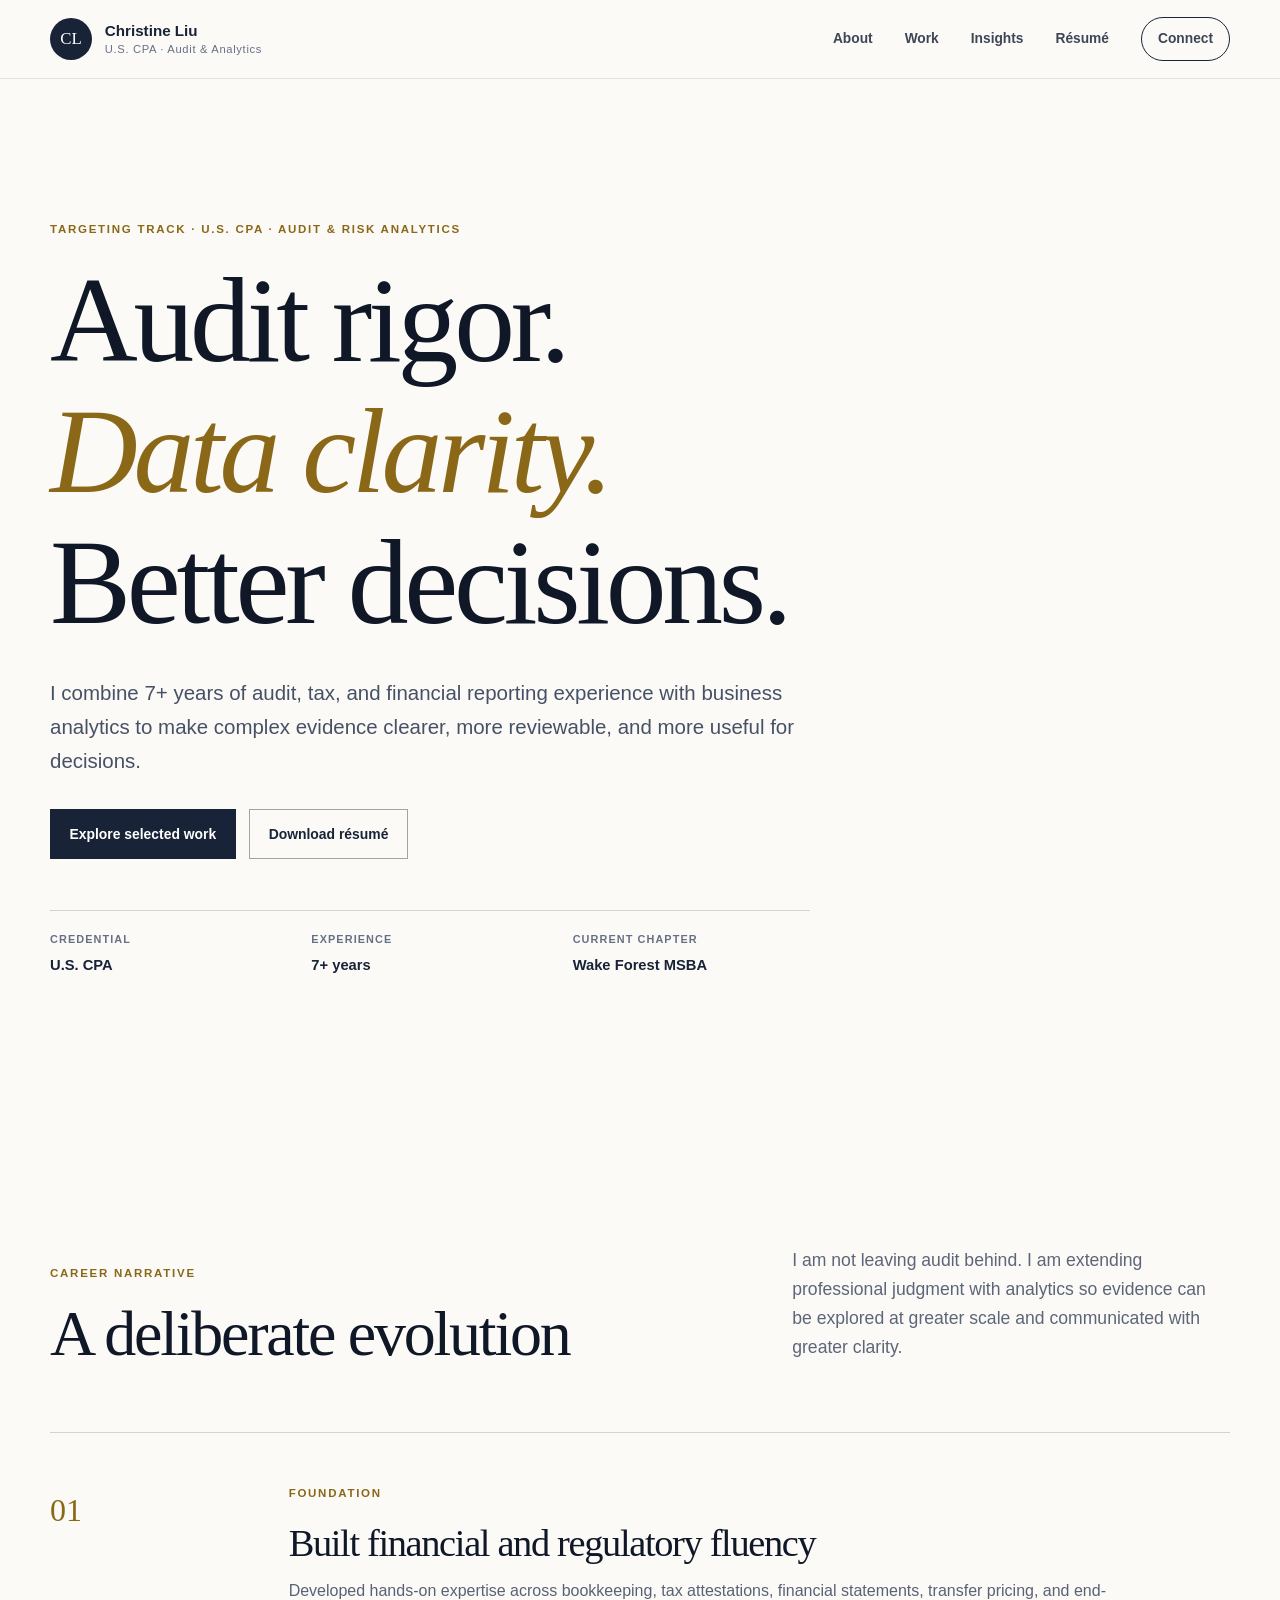
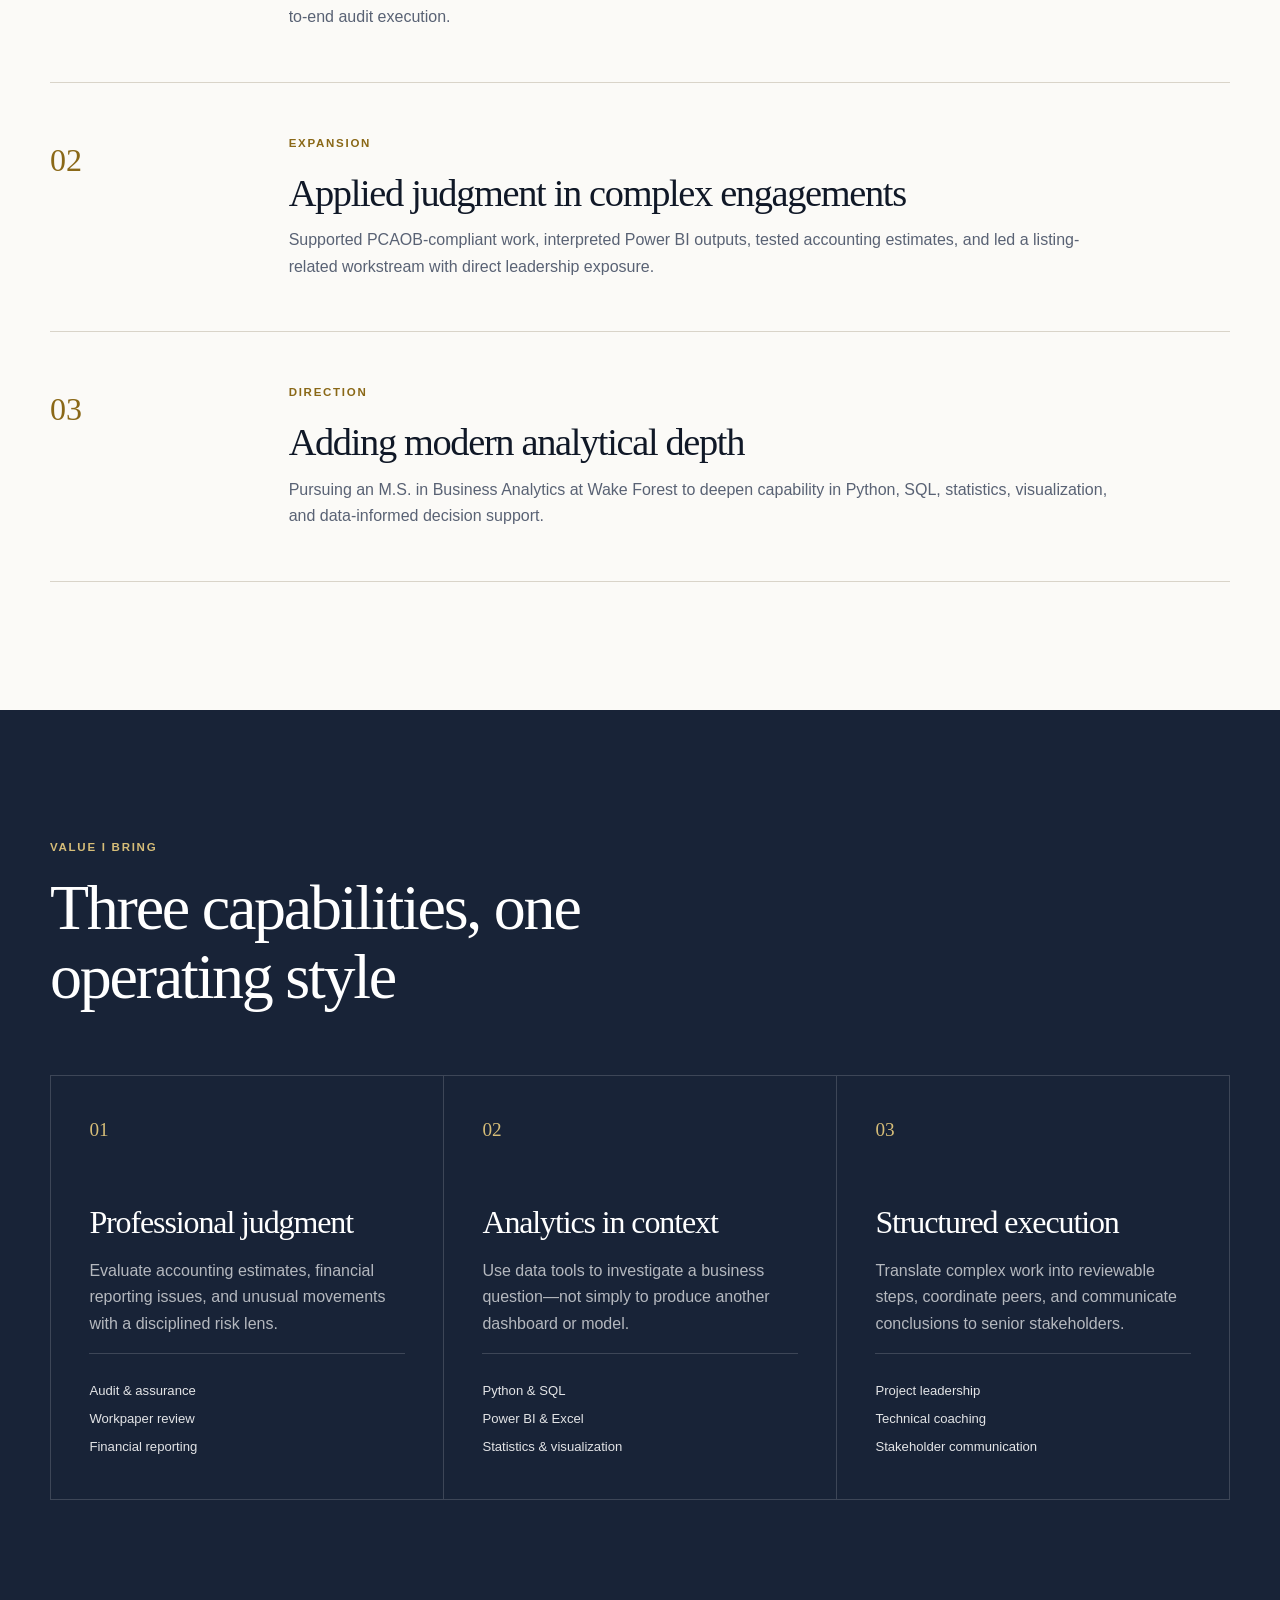
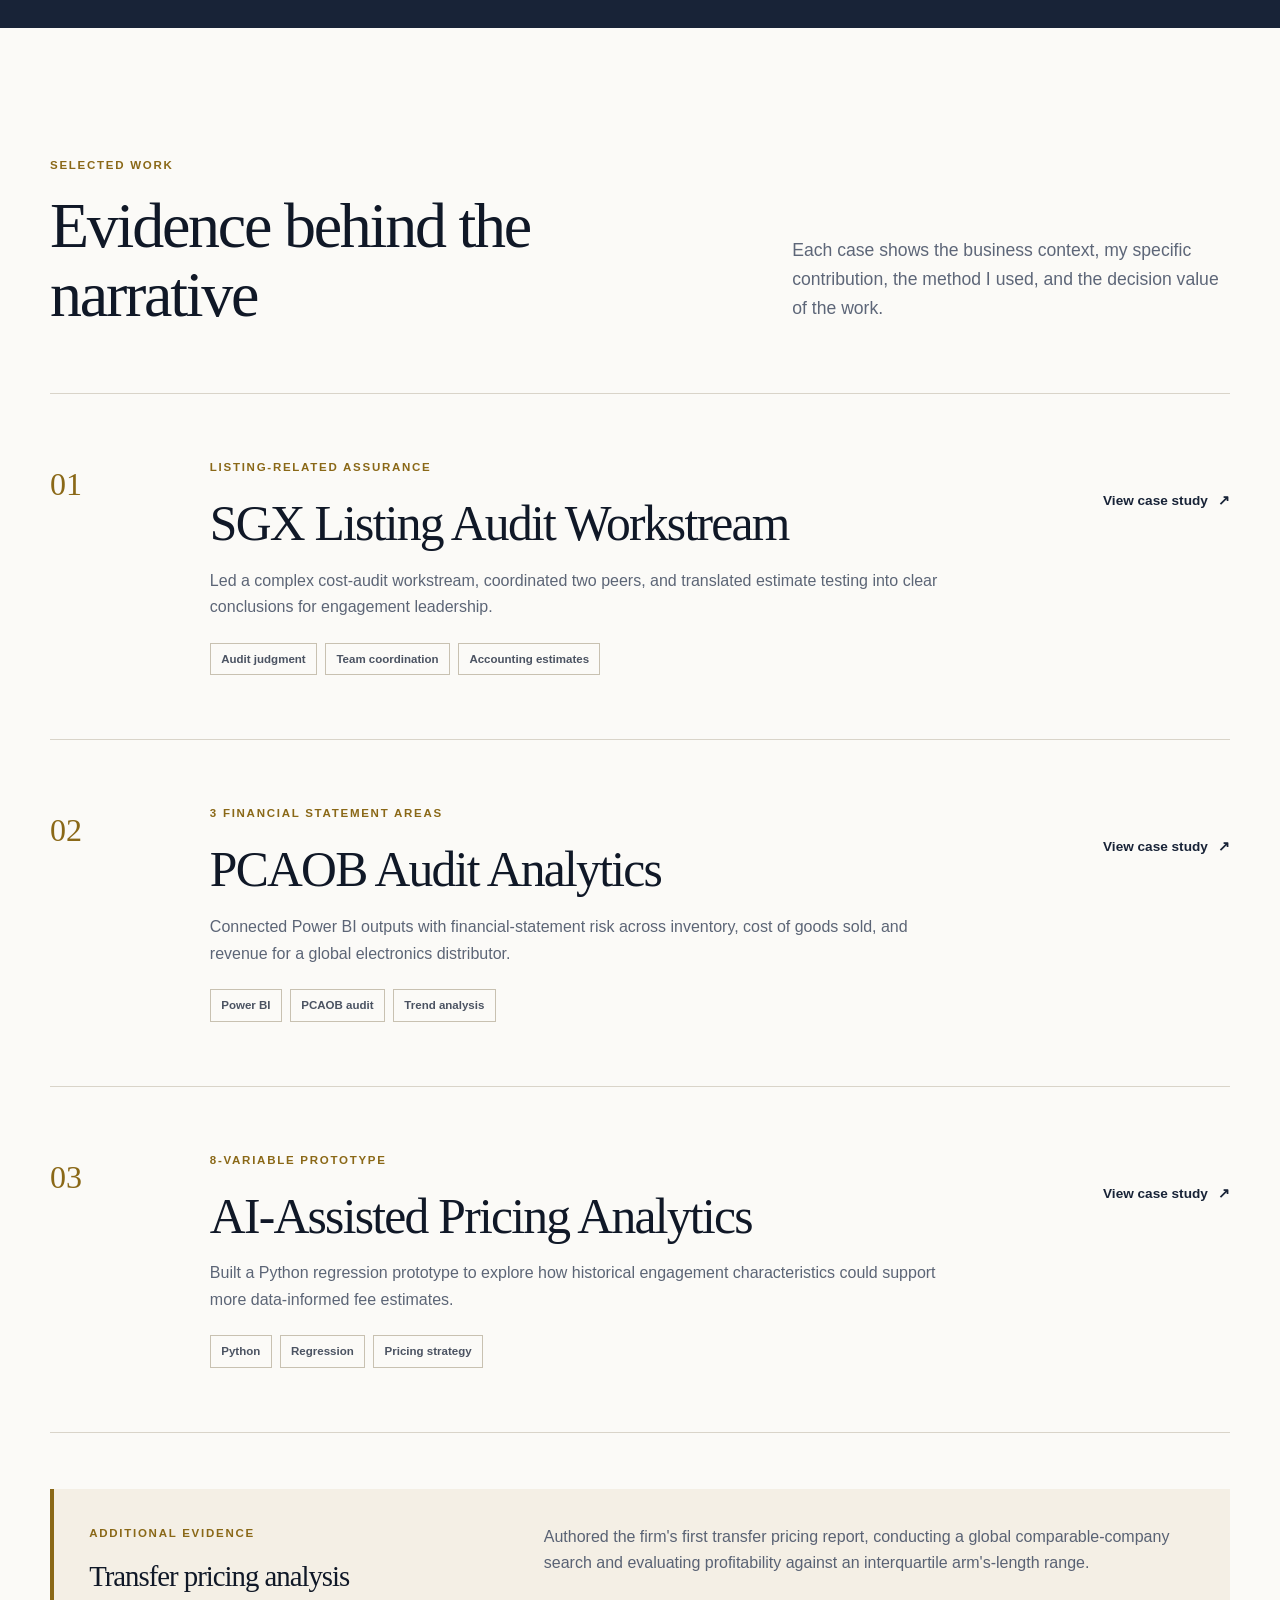
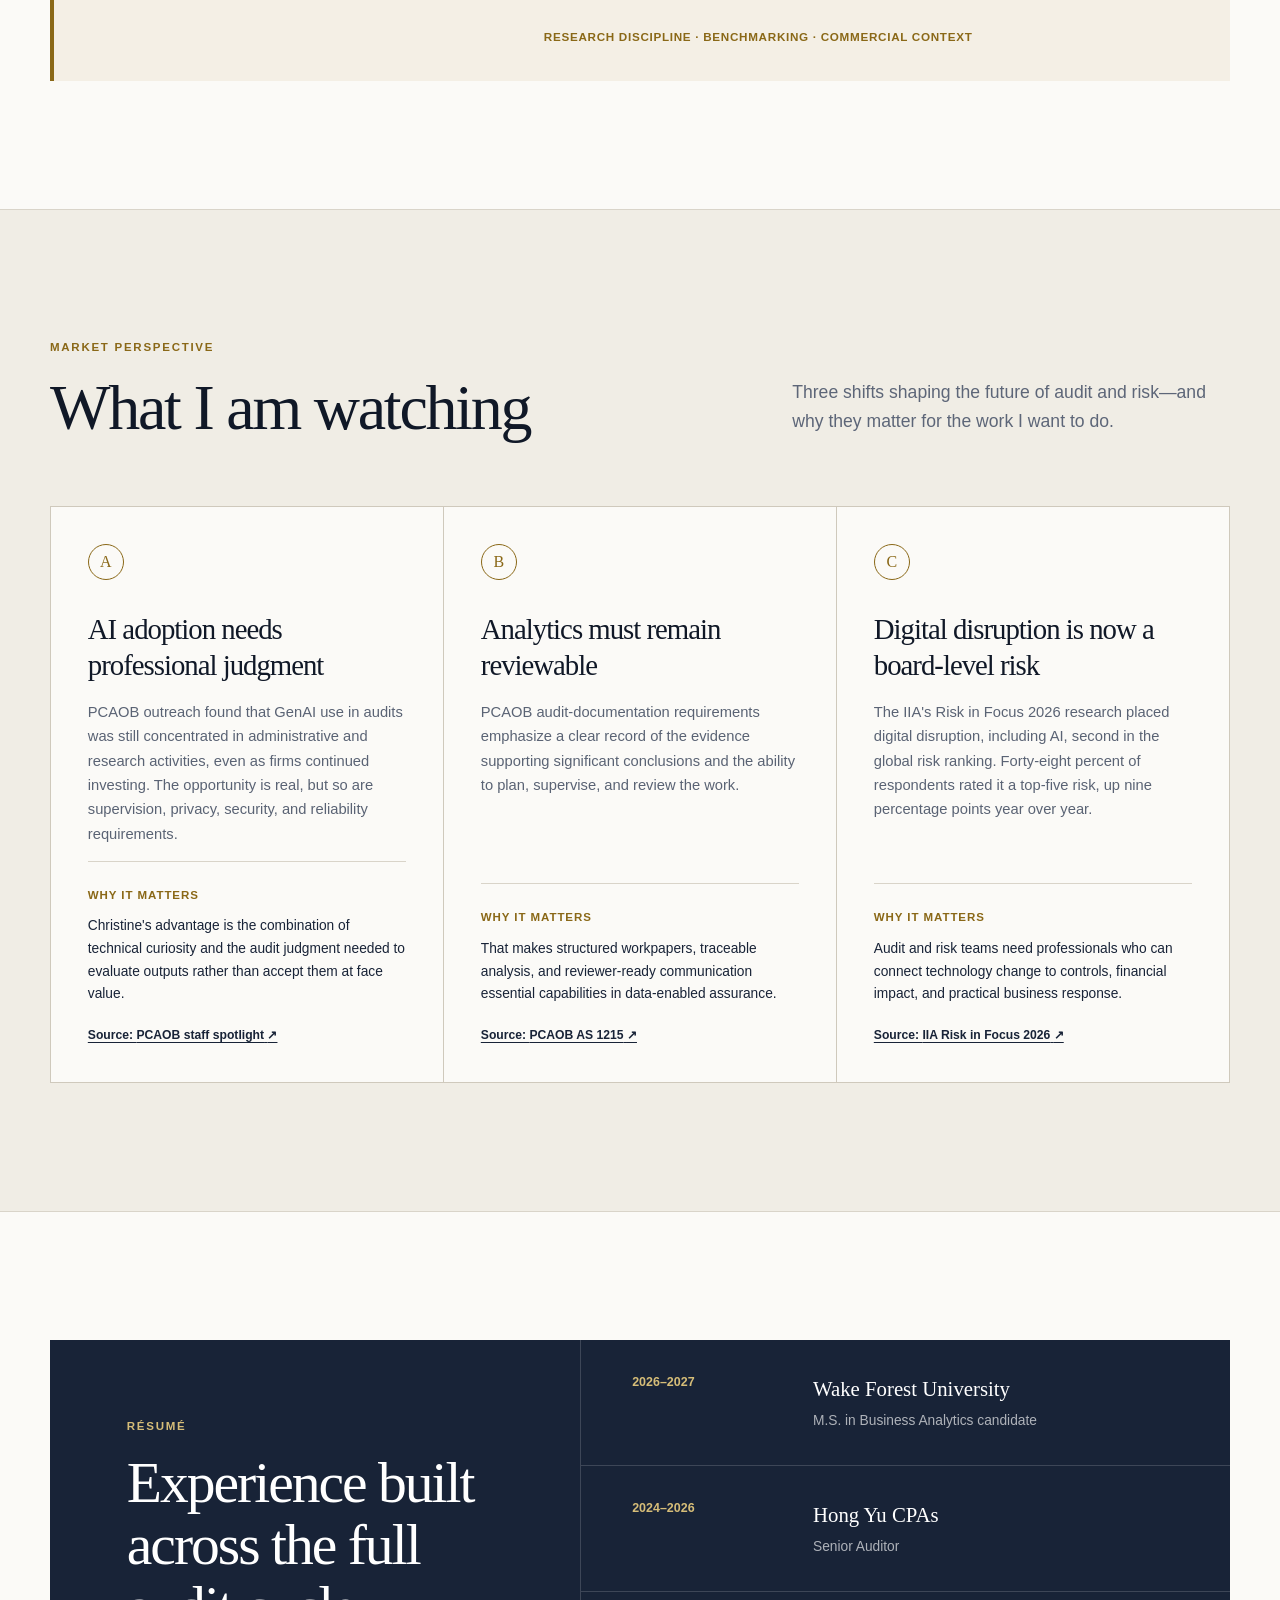
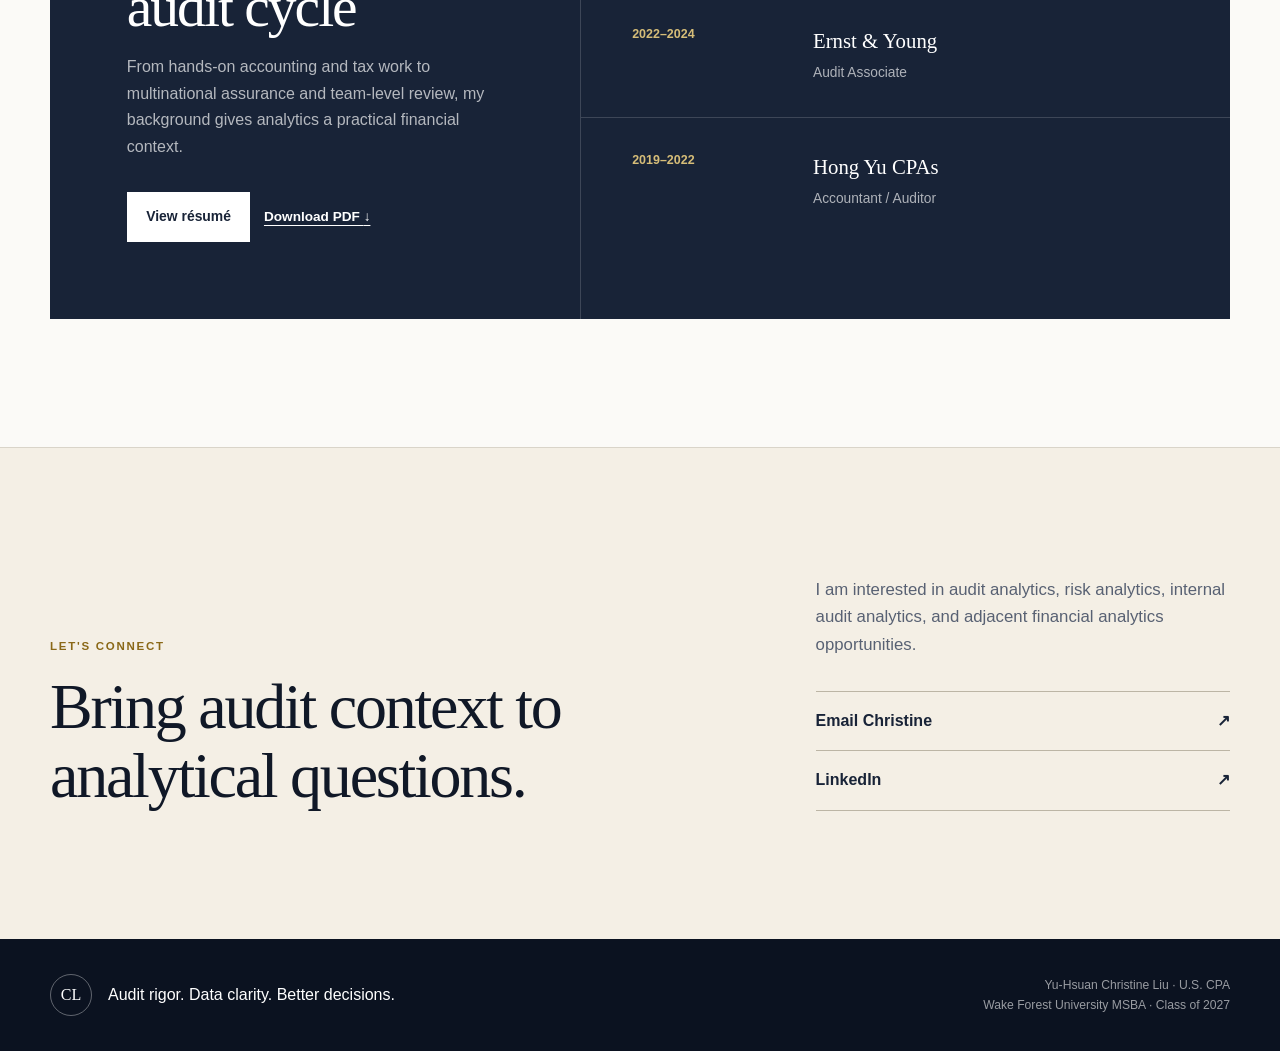
==== commit bf67fb4e: "Remove homepage photo and video section" ====
--- a/index.html
+++ b/index.html
@@ -1,2 +1,2 @@
-<!DOCTYPE html><html lang="en"><head><meta charset="utf-8"><meta name="viewport" content="width=device-width, initial-scale=1"><link rel="preload" href="/christine-liu-headshot.jpg" as="image"><link rel="stylesheet" href="/styles.css"><title>Christine Liu | Audit &amp; Risk Analytics</title><meta name="description" content="U.S. CPA and Wake Forest MSBA candidate combining audit judgment with business analytics."><meta name="keywords" content="audit analytics,risk analytics,U.S. CPA,business analytics,Wake Forest"><meta name="author" content="Yu-Hsuan Christine Liu">
-<link rel="canonical" href="https://christineliu0221-tech.github.io/"></head><body><header class="site-header"><a class="skip-link" href="#main-content">Skip to content</a><div class="nav-shell"><a href="/" class="brand" aria-label="Christine Liu home"><span aria-hidden="true">CL</span><div><strong>Christine Liu</strong><small>U.S. CPA · Audit &amp; Analytics</small></div></a><nav aria-label="Primary navigation"><a href="/#about">About</a><a href="/#work">Work</a><a href="/#insights">Insights</a><a href="/#resume">Résumé</a><a class="nav-contact" href="/#contact">Connect</a></nav></div></header><main id="main-content"><section class="hero section-shell" aria-labelledby="hero-title"><div class="hero-copy"><p class="eyebrow">U.S. CPA · AUDIT &amp; RISK ANALYTICS</p><h1 id="hero-title">Audit rigor.<span>Data clarity.</span>Better decisions.</h1><p class="hero-lead">I combine 7+ years of audit, tax, and financial reporting experience with business analytics to make complex evidence clearer, more reviewable, and more useful for decisions.</p><div class="button-row"><a class="button button-primary" href="#work">Explore selected work</a><a class="button button-secondary" href="/Christine-Liu-Resume.pdf" download="">Download résumé</a></div><dl class="hero-credentials" aria-label="Professional credentials"><div><dt>Credential</dt><dd>U.S. CPA</dd></div><div><dt>Experience</dt><dd>7+ years</dd></div><div><dt>Current chapter</dt><dd>Wake Forest MSBA</dd></div></dl></div><div class="hero-visual"><img class="hero-portrait" src="/christine-liu-headshot.jpg" alt="Christine Liu wearing a navy blazer in a professional portrait"><div class="visual-caption"><span>Targeting Track</span><strong>From audit execution to data-enabled insight</strong></div></div></section><section class="intro-band" id="introduction" aria-labelledby="intro-title"><div class="section-shell intro-grid"><div><p class="section-kicker">INTRODUCTION</p><h2 id="intro-title">A concise professional introduction</h2><p class="section-lead compact">The final video will connect my audit foundation, analytics training, and the business problems I am ready to solve next.</p><div class="video-keywords" aria-label="Introduction themes"><span>Professional judgment</span><span>Analytical thinking</span><span>Commercial relevance</span></div></div><div class="video-placeholder" role="group" aria-label="Video introduction placeholder"><div class="video-frame-mark" aria-hidden="true"><span></span></div><div><p class="video-label">PROFESSIONAL INTRODUCTION</p><h3>75–90 second video</h3><p>Recording slot prepared. The final MP4 and captions will be added here before Canvas submission.</p></div></div></div></section><section class="section-shell narrative" id="about" aria-labelledby="about-title"><div class="section-heading split-heading"><div><p class="section-kicker">CAREER NARRATIVE</p><h2 id="about-title">A deliberate evolution</h2></div><p class="section-lead">I am not leaving audit behind. I am extending professional judgment with analytics so evidence can be explored at greater scale and communicated with greater clarity.</p></div><ol class="narrative-steps"><li><span class="step-number">01</span><div><p class="step-label">Foundation</p><h3>Built financial and regulatory fluency</h3><p>Developed hands-on expertise across bookkeeping, tax attestations, financial statements, transfer pricing, and end-to-end audit execution.</p></div></li><li><span class="step-number">02</span><div><p class="step-label">Expansion</p><h3>Applied judgment in complex engagements</h3><p>Supported PCAOB-compliant work, interpreted Power BI outputs, tested accounting estimates, and led a listing-related workstream with direct leadership exposure.</p></div></li><li><span class="step-number">03</span><div><p class="step-label">Direction</p><h3>Adding modern analytical depth</h3><p>Pursuing an M.S. in Business Analytics at Wake Forest to deepen capability in Python, SQL, statistics, visualization, and data-informed decision support.</p></div></li></ol></section><section class="expertise-section" id="expertise" aria-labelledby="expertise-title"><div class="section-shell"><div class="section-heading"><p class="section-kicker light">VALUE I BRING</p><h2 id="expertise-title">Three capabilities, one operating style</h2></div><div class="expertise-grid"><article><span class="expertise-index">01</span><h3>Professional judgment</h3><p>Evaluate accounting estimates, financial reporting issues, and unusual movements with a disciplined risk lens.</p><ul><li>Audit &amp; assurance</li><li>Workpaper review</li><li>Financial reporting</li></ul></article><article><span class="expertise-index">02</span><h3>Analytics in context</h3><p>Use data tools to investigate a business question—not simply to produce another dashboard or model.</p><ul><li>Python &amp; SQL</li><li>Power BI &amp; Excel</li><li>Statistics &amp; visualization</li></ul></article><article><span class="expertise-index">03</span><h3>Structured execution</h3><p>Translate complex work into reviewable steps, coordinate peers, and communicate conclusions to senior stakeholders.</p><ul><li>Project leadership</li><li>Technical coaching</li><li>Stakeholder communication</li></ul></article></div></div></section><section class="section-shell work-section" id="work" aria-labelledby="work-title"><div class="section-heading split-heading"><div><p class="section-kicker">SELECTED WORK</p><h2 id="work-title">Evidence behind the narrative</h2></div><p class="section-lead">Each case shows the business context, my specific contribution, the method I used, and the decision value of the work.</p></div><div class="project-list"><article class="project-card"><div class="project-number">01</div><div class="project-main"><p class="project-proof">Listing-related assurance</p><h3>SGX Listing Audit Workstream</h3><p>Led a complex cost-audit workstream, coordinated two peers, and translated estimate testing into clear conclusions for engagement leadership.</p><div class="tag-list" aria-label="SGX Listing Audit Workstream skills"><span>Audit judgment</span><span>Team coordination</span><span>Accounting estimates</span></div></div><a href="/projects/sgx-listing-audit" class="project-link">View case study <span aria-hidden="true">↗</span></a></article><article class="project-card"><div class="project-number">02</div><div class="project-main"><p class="project-proof">3 financial statement areas</p><h3>PCAOB Audit Analytics</h3><p>Connected Power BI outputs with financial-statement risk across inventory, cost of goods sold, and revenue for a global electronics distributor.</p><div class="tag-list" aria-label="PCAOB Audit Analytics skills"><span>Power BI</span><span>PCAOB audit</span><span>Trend analysis</span></div></div><a href="/projects/pcaob-audit-analytics" class="project-link">View case study <span aria-hidden="true">↗</span></a></article><article class="project-card"><div class="project-number">03</div><div class="project-main"><p class="project-proof">8-variable prototype</p><h3>AI-Assisted Pricing Analytics</h3><p>Built a Python regression prototype to explore how historical engagement characteristics could support more data-informed fee estimates.</p><div class="tag-list" aria-label="AI-Assisted Pricing Analytics skills"><span>Python</span><span>Regression</span><span>Pricing strategy</span></div></div><a href="/projects/pricing-analytics" class="project-link">View case study <span aria-hidden="true">↗</span></a></article></div><div class="supporting-proof"><div><p class="section-kicker">ADDITIONAL EVIDENCE</p><h3>Transfer pricing analysis</h3></div><p>Authored the firm's first transfer pricing report, conducting a global comparable-company search and evaluating profitability against an interquartile arm's-length range.</p><span>Research discipline · Benchmarking · Commercial context</span></div></section><section class="insights-section" id="insights" aria-labelledby="insights-title"><div class="section-shell"><div class="section-heading split-heading"><div><p class="section-kicker">MARKET PERSPECTIVE</p><h2 id="insights-title">What I am watching</h2></div><p class="section-lead">Three shifts shaping the future of audit and risk—and why they matter for the work I want to do.</p></div><div class="insight-grid"><article><span class="insight-index">A</span><h3>AI adoption needs professional judgment</h3><p>PCAOB outreach found that GenAI use in audits was still concentrated in administrative and research activities, even as firms continued investing. The opportunity is real, but so are supervision, privacy, security, and reliability requirements.</p><div class="implication"><strong>Why it matters</strong><p>Christine's advantage is the combination of technical curiosity and the audit judgment needed to evaluate outputs rather than accept them at face value.</p></div><a href="https://pcaobus.org/news-events/news-releases/news-release-detail/pcaob-staff-shares-observations-from-outreach-on-use-of-generative-artificial-intelligence-in-audits-and-financial-reporting" target="_blank" rel="noreferrer">Source: <!-- -->PCAOB staff spotlight<!-- --> <span aria-hidden="true">↗</span></a></article><article><span class="insight-index">B</span><h3>Analytics must remain reviewable</h3><p>PCAOB audit-documentation requirements emphasize a clear record of the evidence supporting significant conclusions and the ability to plan, supervise, and review the work.</p><div class="implication"><strong>Why it matters</strong><p>That makes structured workpapers, traceable analysis, and reviewer-ready communication essential capabilities in data-enabled assurance.</p></div><a href="https://pcaobus.org/oversight/standards/auditing-standards/details/as-1215--audit-documentation-%28effective-on-12-15-2026%29" target="_blank" rel="noreferrer">Source: <!-- -->PCAOB AS 1215<!-- --> <span aria-hidden="true">↗</span></a></article><article><span class="insight-index">C</span><h3>Digital disruption is now a board-level risk</h3><p>The IIA's Risk in Focus 2026 research placed digital disruption, including AI, second in the global risk ranking. Forty-eight percent of respondents rated it a top-five risk, up nine percentage points year over year.</p><div class="implication"><strong>Why it matters</strong><p>Audit and risk teams need professionals who can connect technology change to controls, financial impact, and practical business response.</p></div><a href="https://www.theiia.org/en/internal-audit-foundation/latest-research-and-products/risk-in-focus" target="_blank" rel="noreferrer">Source: <!-- -->IIA Risk in Focus 2026<!-- --> <span aria-hidden="true">↗</span></a></article></div></div></section><section class="section-shell resume-section" id="resume" aria-labelledby="resume-title"><div class="resume-card"><div class="resume-intro"><p class="section-kicker light">RÉSUMÉ</p><h2 id="resume-title">Experience built across the full audit cycle</h2><p>From hands-on accounting and tax work to multinational assurance and team-level review, my background gives analytics a practical financial context.</p><div class="button-row"><a class="button button-light" href="/Christine-Liu-Resume.pdf" target="_blank" rel="noreferrer">View résumé</a><a class="text-link-light" href="/Christine-Liu-Resume.pdf" download="">Download PDF <span aria-hidden="true">↓</span></a></div></div><ol class="experience-list"><li><span>2026–2027</span><div><strong>Wake Forest University</strong><p>M.S. in Business Analytics candidate</p></div></li><li><span>2024–2026</span><div><strong>Hong Yu CPAs</strong><p>Senior Auditor</p></div></li><li><span>2022–2024</span><div><strong>Ernst &amp; Young</strong><p>Audit Associate</p></div></li><li><span>2019–2022</span><div><strong>Hong Yu CPAs</strong><p>Accountant / Auditor</p></div></li></ol></div></section><section class="contact-section" id="contact" aria-labelledby="contact-title"><div class="section-shell contact-grid"><div><p class="section-kicker">LET'S CONNECT</p><h2 id="contact-title">Bring audit context to analytical questions.</h2></div><div class="contact-copy"><p>I am interested in audit analytics, risk analytics, internal audit analytics, and adjacent financial analytics opportunities.</p><div class="contact-links"><a href="mailto:christineliu0221.usa@gmail.com">Email Christine <span aria-hidden="true">↗</span></a><a href="https://www.linkedin.com/in/yuhsuan-christine-liu" target="_blank" rel="noreferrer">LinkedIn <span aria-hidden="true">↗</span></a></div></div></div></section></main><footer class="site-footer"><div class="section-shell footer-grid"><div><span class="footer-monogram" aria-hidden="true">CL</span><p>Audit rigor. Data clarity. Better decisions.</p></div><div class="footer-meta"><p>Yu-Hsuan Christine Liu · U.S. CPA</p><p>Wake Forest University MSBA · Class of 2027</p></div></div></footer><iframe height="1" width="1" style="position: absolute; top: 0px; left: 0px; border-width: medium; border-style: none; border-color: currentcolor; border-image: none; visibility: hidden;"></iframe></body><div id="codex-browser-sidebar-comments-root" style="position: fixed; inset: 0px; pointer-events: none; z-index: 2147483647;"></div></html>+<!DOCTYPE html><html lang="en"><head><meta charset="utf-8"><meta name="viewport" content="width=device-width, initial-scale=1"><link rel="stylesheet" href="/styles.css"><link rel="stylesheet" href="/github-overrides.css"><title>Christine Liu | Audit &amp; Risk Analytics</title><meta name="description" content="U.S. CPA and Wake Forest MSBA candidate combining audit judgment with business analytics."><meta name="keywords" content="audit analytics,risk analytics,U.S. CPA,business analytics,Wake Forest"><meta name="author" content="Yu-Hsuan Christine Liu">
+<link rel="canonical" href="https://christineliu0221-tech.github.io/"></head><body><header class="site-header"><a class="skip-link" href="#main-content">Skip to content</a><div class="nav-shell"><a href="/" class="brand" aria-label="Christine Liu home"><span aria-hidden="true">CL</span><div><strong>Christine Liu</strong><small>U.S. CPA · Audit &amp; Analytics</small></div></a><nav aria-label="Primary navigation"><a href="/#about">About</a><a href="/#work">Work</a><a href="/#insights">Insights</a><a href="/#resume">Résumé</a><a class="nav-contact" href="/#contact">Connect</a></nav></div></header><main id="main-content"><section class="hero section-shell" aria-labelledby="hero-title"><div class="hero-copy"><p class="eyebrow">TARGETING TRACK · U.S. CPA · AUDIT &amp; RISK ANALYTICS</p><h1 id="hero-title">Audit rigor.<span>Data clarity.</span>Better decisions.</h1><p class="hero-lead">I combine 7+ years of audit, tax, and financial reporting experience with business analytics to make complex evidence clearer, more reviewable, and more useful for decisions.</p><div class="button-row"><a class="button button-primary" href="#work">Explore selected work</a><a class="button button-secondary" href="/Christine-Liu-Resume.pdf" download="">Download résumé</a></div><dl class="hero-credentials" aria-label="Professional credentials"><div><dt>Credential</dt><dd>U.S. CPA</dd></div><div><dt>Experience</dt><dd>7+ years</dd></div><div><dt>Current chapter</dt><dd>Wake Forest MSBA</dd></div></dl></div></section><section class="section-shell narrative" id="about" aria-labelledby="about-title"><div class="section-heading split-heading"><div><p class="section-kicker">CAREER NARRATIVE</p><h2 id="about-title">A deliberate evolution</h2></div><p class="section-lead">I am not leaving audit behind. I am extending professional judgment with analytics so evidence can be explored at greater scale and communicated with greater clarity.</p></div><ol class="narrative-steps"><li><span class="step-number">01</span><div><p class="step-label">Foundation</p><h3>Built financial and regulatory fluency</h3><p>Developed hands-on expertise across bookkeeping, tax attestations, financial statements, transfer pricing, and end-to-end audit execution.</p></div></li><li><span class="step-number">02</span><div><p class="step-label">Expansion</p><h3>Applied judgment in complex engagements</h3><p>Supported PCAOB-compliant work, interpreted Power BI outputs, tested accounting estimates, and led a listing-related workstream with direct leadership exposure.</p></div></li><li><span class="step-number">03</span><div><p class="step-label">Direction</p><h3>Adding modern analytical depth</h3><p>Pursuing an M.S. in Business Analytics at Wake Forest to deepen capability in Python, SQL, statistics, visualization, and data-informed decision support.</p></div></li></ol></section><section class="expertise-section" id="expertise" aria-labelledby="expertise-title"><div class="section-shell"><div class="section-heading"><p class="section-kicker light">VALUE I BRING</p><h2 id="expertise-title">Three capabilities, one operating style</h2></div><div class="expertise-grid"><article><span class="expertise-index">01</span><h3>Professional judgment</h3><p>Evaluate accounting estimates, financial reporting issues, and unusual movements with a disciplined risk lens.</p><ul><li>Audit &amp; assurance</li><li>Workpaper review</li><li>Financial reporting</li></ul></article><article><span class="expertise-index">02</span><h3>Analytics in context</h3><p>Use data tools to investigate a business question—not simply to produce another dashboard or model.</p><ul><li>Python &amp; SQL</li><li>Power BI &amp; Excel</li><li>Statistics &amp; visualization</li></ul></article><article><span class="expertise-index">03</span><h3>Structured execution</h3><p>Translate complex work into reviewable steps, coordinate peers, and communicate conclusions to senior stakeholders.</p><ul><li>Project leadership</li><li>Technical coaching</li><li>Stakeholder communication</li></ul></article></div></div></section><section class="section-shell work-section" id="work" aria-labelledby="work-title"><div class="section-heading split-heading"><div><p class="section-kicker">SELECTED WORK</p><h2 id="work-title">Evidence behind the narrative</h2></div><p class="section-lead">Each case shows the business context, my specific contribution, the method I used, and the decision value of the work.</p></div><div class="project-list"><article class="project-card"><div class="project-number">01</div><div class="project-main"><p class="project-proof">Listing-related assurance</p><h3>SGX Listing Audit Workstream</h3><p>Led a complex cost-audit workstream, coordinated two peers, and translated estimate testing into clear conclusions for engagement leadership.</p><div class="tag-list" aria-label="SGX Listing Audit Workstream skills"><span>Audit judgment</span><span>Team coordination</span><span>Accounting estimates</span></div></div><a href="/projects/sgx-listing-audit" class="project-link">View case study <span aria-hidden="true">↗</span></a></article><article class="project-card"><div class="project-number">02</div><div class="project-main"><p class="project-proof">3 financial statement areas</p><h3>PCAOB Audit Analytics</h3><p>Connected Power BI outputs with financial-statement risk across inventory, cost of goods sold, and revenue for a global electronics distributor.</p><div class="tag-list" aria-label="PCAOB Audit Analytics skills"><span>Power BI</span><span>PCAOB audit</span><span>Trend analysis</span></div></div><a href="/projects/pcaob-audit-analytics" class="project-link">View case study <span aria-hidden="true">↗</span></a></article><article class="project-card"><div class="project-number">03</div><div class="project-main"><p class="project-proof">8-variable prototype</p><h3>AI-Assisted Pricing Analytics</h3><p>Built a Python regression prototype to explore how historical engagement characteristics could support more data-informed fee estimates.</p><div class="tag-list" aria-label="AI-Assisted Pricing Analytics skills"><span>Python</span><span>Regression</span><span>Pricing strategy</span></div></div><a href="/projects/pricing-analytics" class="project-link">View case study <span aria-hidden="true">↗</span></a></article></div><div class="supporting-proof"><div><p class="section-kicker">ADDITIONAL EVIDENCE</p><h3>Transfer pricing analysis</h3></div><p>Authored the firm's first transfer pricing report, conducting a global comparable-company search and evaluating profitability against an interquartile arm's-length range.</p><span>Research discipline · Benchmarking · Commercial context</span></div></section><section class="insights-section" id="insights" aria-labelledby="insights-title"><div class="section-shell"><div class="section-heading split-heading"><div><p class="section-kicker">MARKET PERSPECTIVE</p><h2 id="insights-title">What I am watching</h2></div><p class="section-lead">Three shifts shaping the future of audit and risk—and why they matter for the work I want to do.</p></div><div class="insight-grid"><article><span class="insight-index">A</span><h3>AI adoption needs professional judgment</h3><p>PCAOB outreach found that GenAI use in audits was still concentrated in administrative and research activities, even as firms continued investing. The opportunity is real, but so are supervision, privacy, security, and reliability requirements.</p><div class="implication"><strong>Why it matters</strong><p>Christine's advantage is the combination of technical curiosity and the audit judgment needed to evaluate outputs rather than accept them at face value.</p></div><a href="https://pcaobus.org/news-events/news-releases/news-release-detail/pcaob-staff-shares-observations-from-outreach-on-use-of-generative-artificial-intelligence-in-audits-and-financial-reporting" target="_blank" rel="noreferrer">Source: <!-- -->PCAOB staff spotlight<!-- --> <span aria-hidden="true">↗</span></a></article><article><span class="insight-index">B</span><h3>Analytics must remain reviewable</h3><p>PCAOB audit-documentation requirements emphasize a clear record of the evidence supporting significant conclusions and the ability to plan, supervise, and review the work.</p><div class="implication"><strong>Why it matters</strong><p>That makes structured workpapers, traceable analysis, and reviewer-ready communication essential capabilities in data-enabled assurance.</p></div><a href="https://pcaobus.org/oversight/standards/auditing-standards/details/as-1215--audit-documentation-%28effective-on-12-15-2026%29" target="_blank" rel="noreferrer">Source: <!-- -->PCAOB AS 1215<!-- --> <span aria-hidden="true">↗</span></a></article><article><span class="insight-index">C</span><h3>Digital disruption is now a board-level risk</h3><p>The IIA's Risk in Focus 2026 research placed digital disruption, including AI, second in the global risk ranking. Forty-eight percent of respondents rated it a top-five risk, up nine percentage points year over year.</p><div class="implication"><strong>Why it matters</strong><p>Audit and risk teams need professionals who can connect technology change to controls, financial impact, and practical business response.</p></div><a href="https://www.theiia.org/en/internal-audit-foundation/latest-research-and-products/risk-in-focus" target="_blank" rel="noreferrer">Source: <!-- -->IIA Risk in Focus 2026<!-- --> <span aria-hidden="true">↗</span></a></article></div></div></section><section class="section-shell resume-section" id="resume" aria-labelledby="resume-title"><div class="resume-card"><div class="resume-intro"><p class="section-kicker light">RÉSUMÉ</p><h2 id="resume-title">Experience built across the full audit cycle</h2><p>From hands-on accounting and tax work to multinational assurance and team-level review, my background gives analytics a practical financial context.</p><div class="button-row"><a class="button button-light" href="/Christine-Liu-Resume.pdf" target="_blank" rel="noreferrer">View résumé</a><a class="text-link-light" href="/Christine-Liu-Resume.pdf" download="">Download PDF <span aria-hidden="true">↓</span></a></div></div><ol class="experience-list"><li><span>2026–2027</span><div><strong>Wake Forest University</strong><p>M.S. in Business Analytics candidate</p></div></li><li><span>2024–2026</span><div><strong>Hong Yu CPAs</strong><p>Senior Auditor</p></div></li><li><span>2022–2024</span><div><strong>Ernst &amp; Young</strong><p>Audit Associate</p></div></li><li><span>2019–2022</span><div><strong>Hong Yu CPAs</strong><p>Accountant / Auditor</p></div></li></ol></div></section><section class="contact-section" id="contact" aria-labelledby="contact-title"><div class="section-shell contact-grid"><div><p class="section-kicker">LET'S CONNECT</p><h2 id="contact-title">Bring audit context to analytical questions.</h2></div><div class="contact-copy"><p>I am interested in audit analytics, risk analytics, internal audit analytics, and adjacent financial analytics opportunities.</p><div class="contact-links"><a href="mailto:christineliu0221.usa@gmail.com">Email Christine <span aria-hidden="true">↗</span></a><a href="https://www.linkedin.com/in/yuhsuan-christine-liu" target="_blank" rel="noreferrer">LinkedIn <span aria-hidden="true">↗</span></a></div></div></div></section></main><footer class="site-footer"><div class="section-shell footer-grid"><div><span class="footer-monogram" aria-hidden="true">CL</span><p>Audit rigor. Data clarity. Better decisions.</p></div><div class="footer-meta"><p>Yu-Hsuan Christine Liu · U.S. CPA</p><p>Wake Forest University MSBA · Class of 2027</p></div></div></footer><iframe height="1" width="1" style="position: absolute; top: 0px; left: 0px; border-width: medium; border-style: none; border-color: currentcolor; border-image: none; visibility: hidden;"></iframe></body><div id="codex-browser-sidebar-comments-root" style="position: fixed; inset: 0px; pointer-events: none; z-index: 2147483647;"></div></html>
--- a/github-overrides.css
+++ b/github-overrides.css
@@ -0,0 +1,32 @@
+.hero {
+  grid-template-columns: minmax(0, 1fr);
+  min-height: auto;
+  padding-block: clamp(5.5rem, 11vw, 9rem);
+}
+
+.hero-copy {
+  max-width: 980px;
+}
+
+.hero h1 {
+  max-width: 900px;
+  font-size: clamp(4rem, 9.5vw, 8rem);
+}
+
+.hero-lead {
+  max-width: 760px;
+}
+
+.hero-credentials {
+  max-width: 760px;
+}
+
+@media (max-width: 700px) {
+  .hero {
+    padding-block: 4.5rem;
+  }
+
+  .hero h1 {
+    font-size: clamp(3.25rem, 16vw, 5.5rem);
+  }
+}
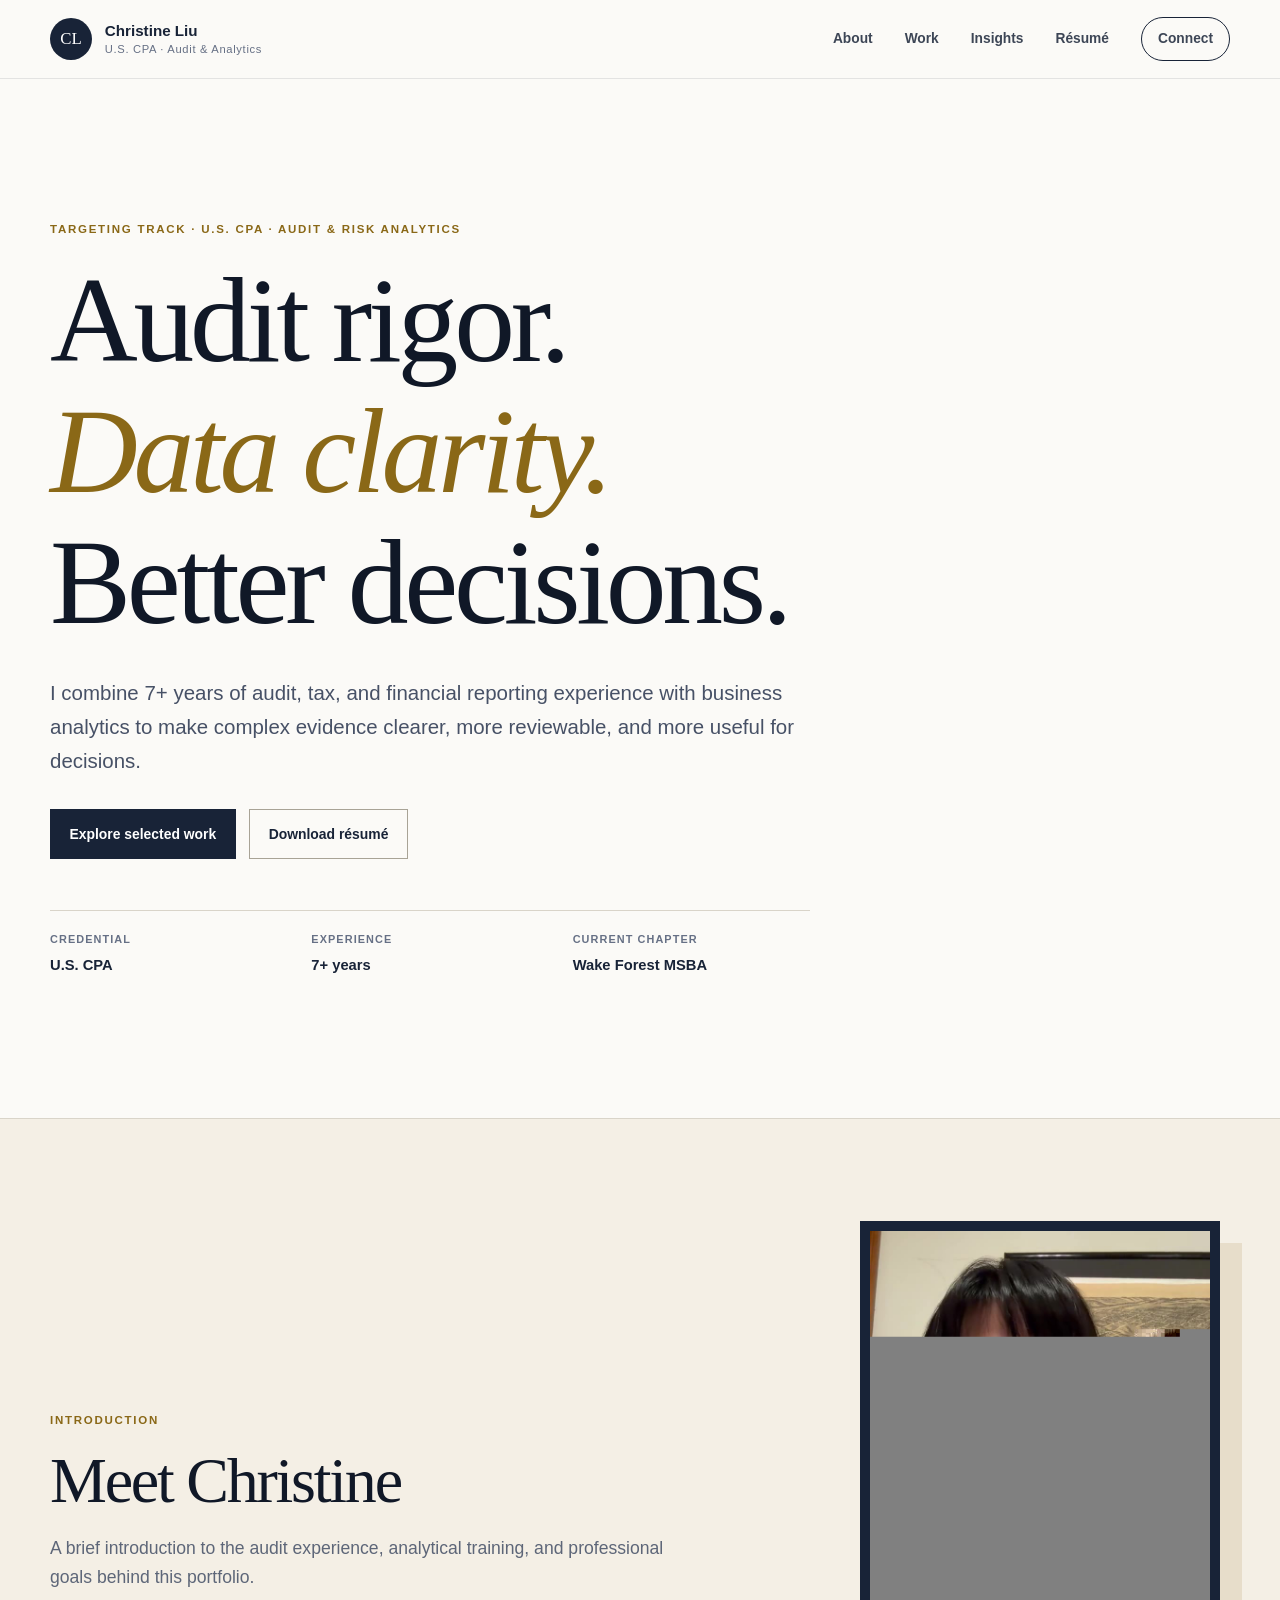
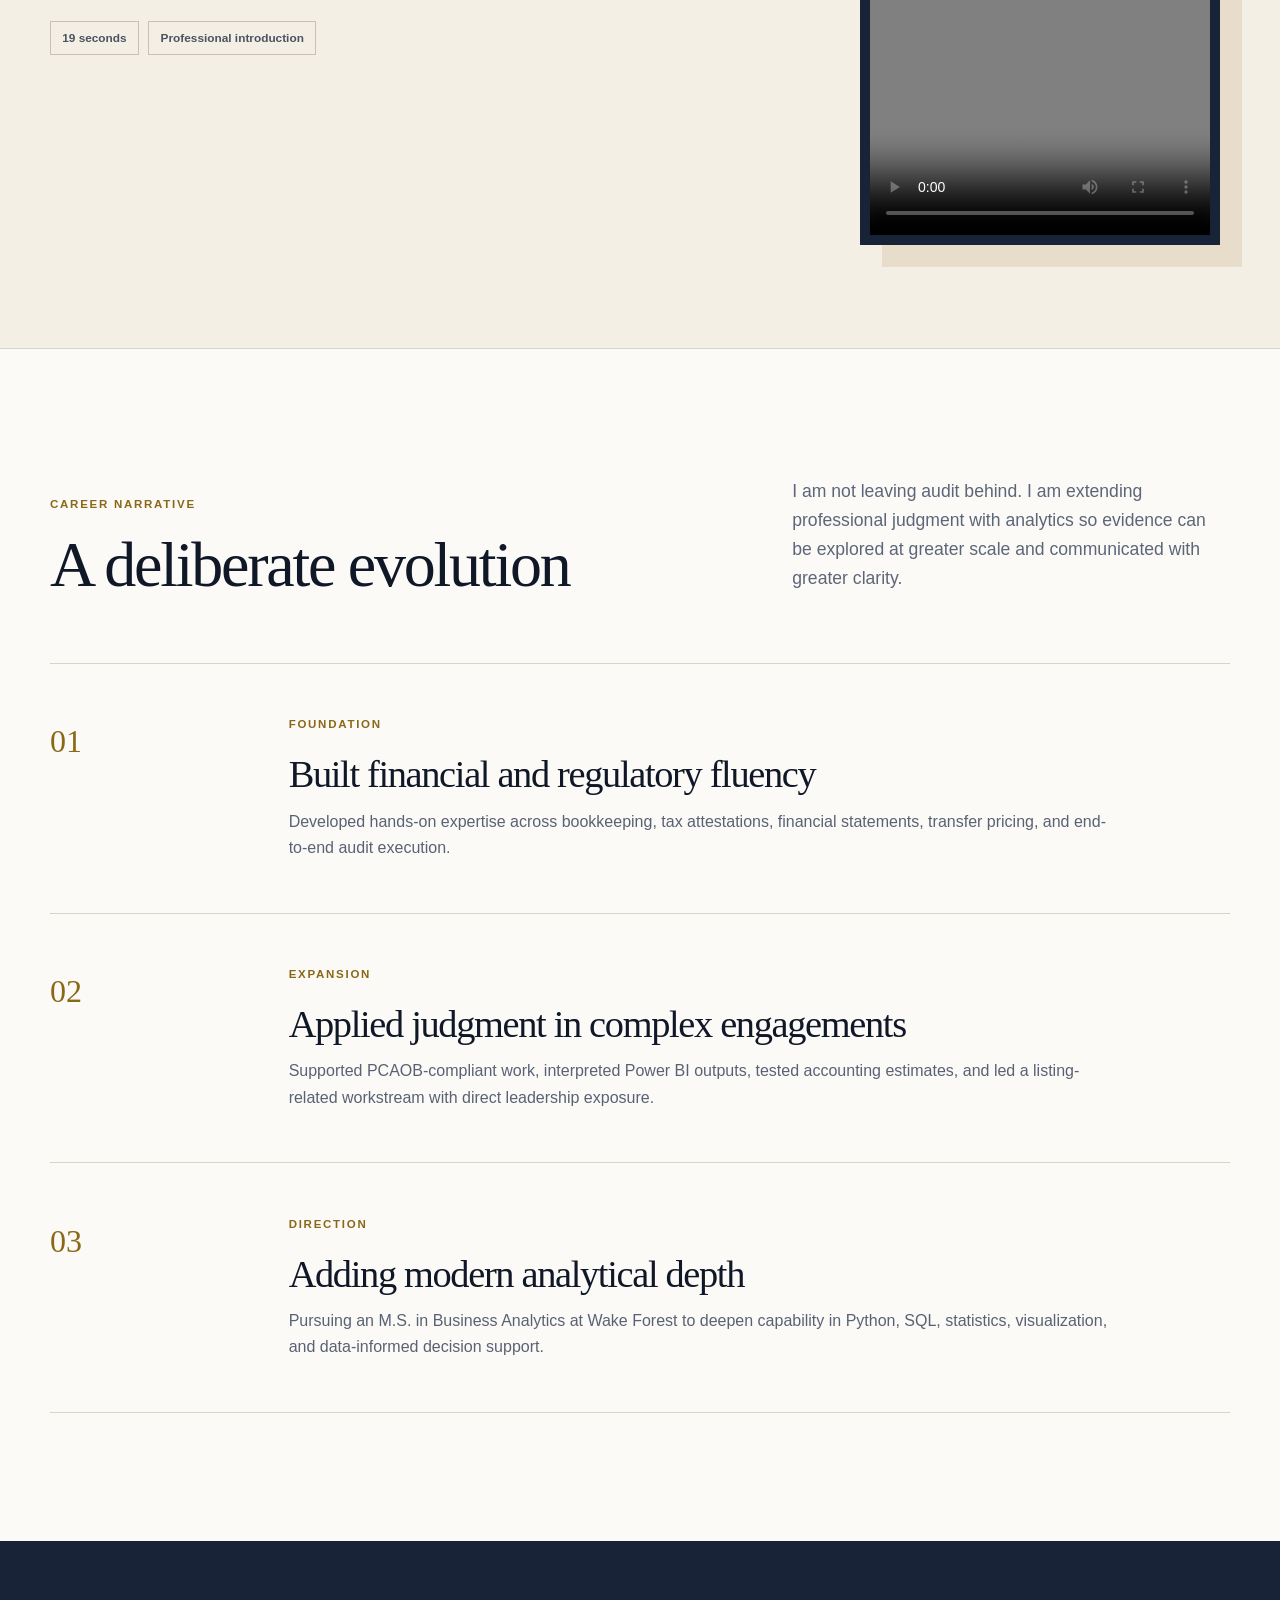
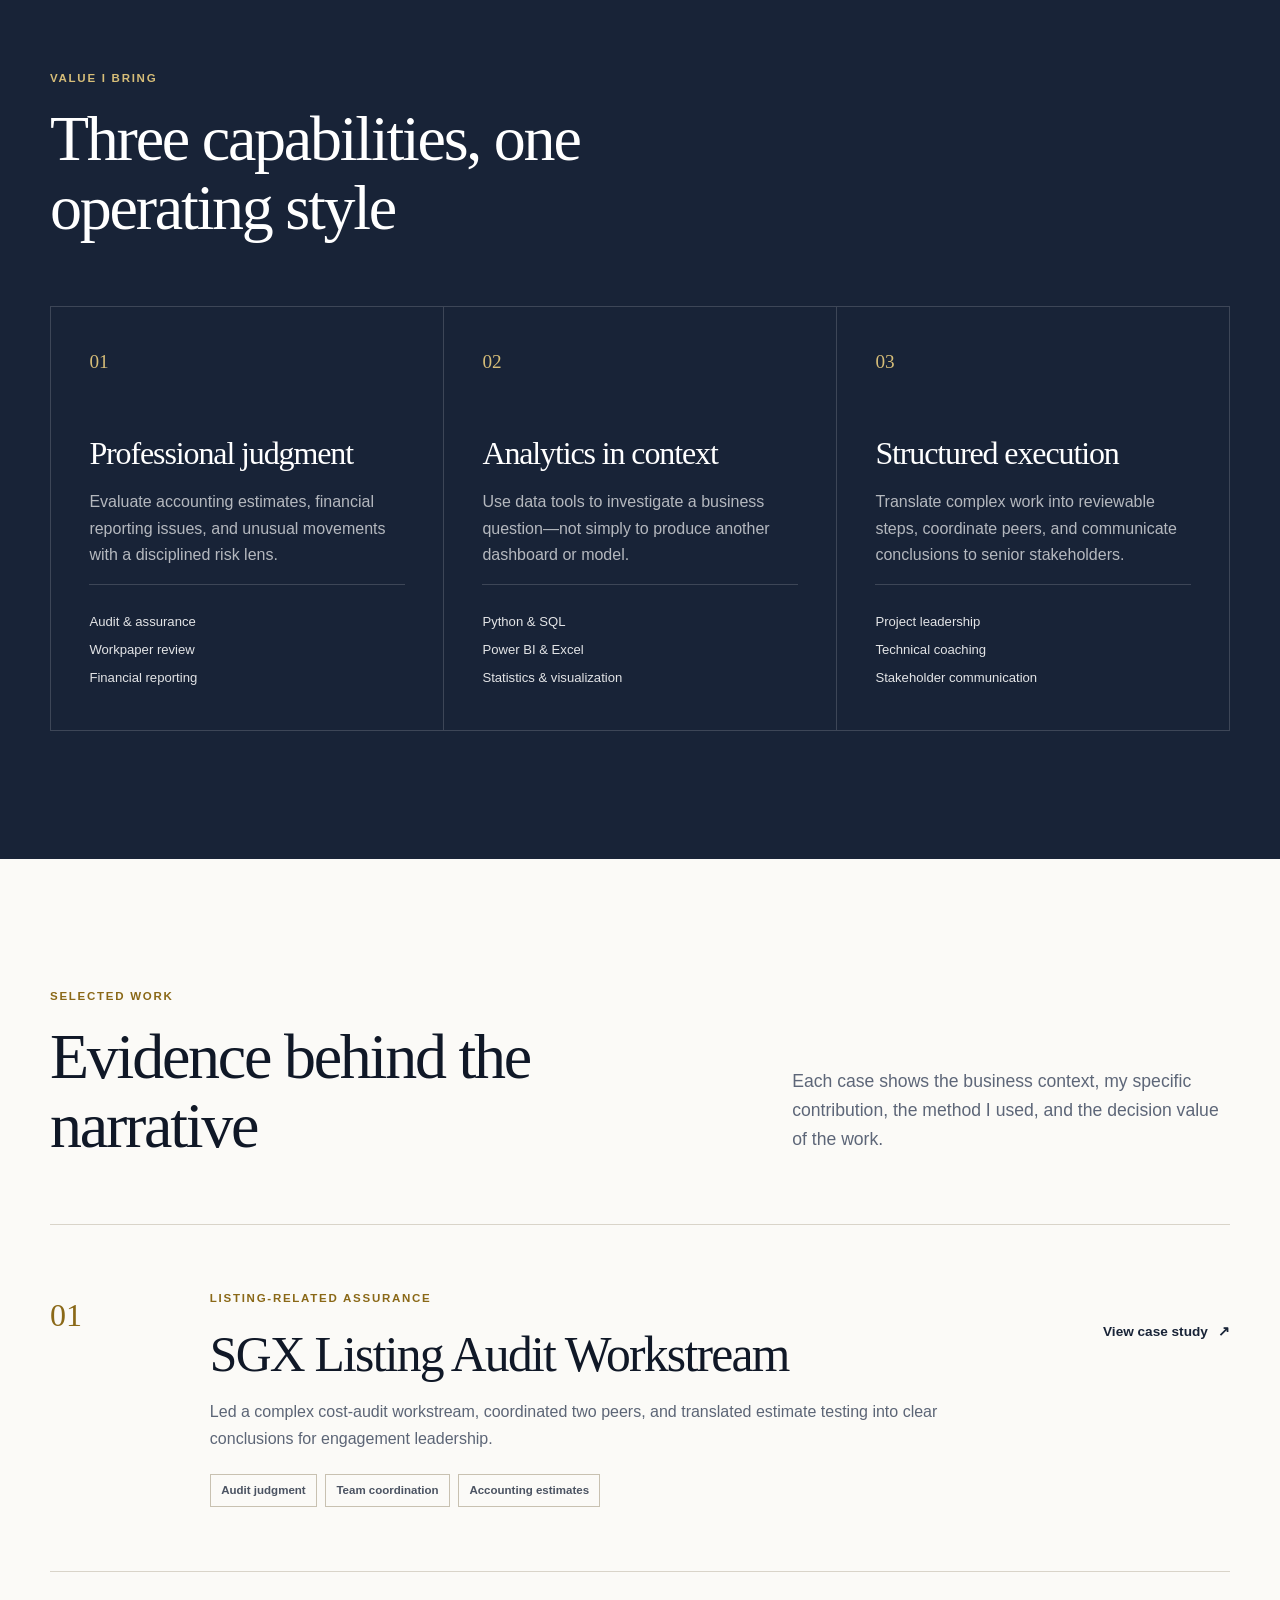
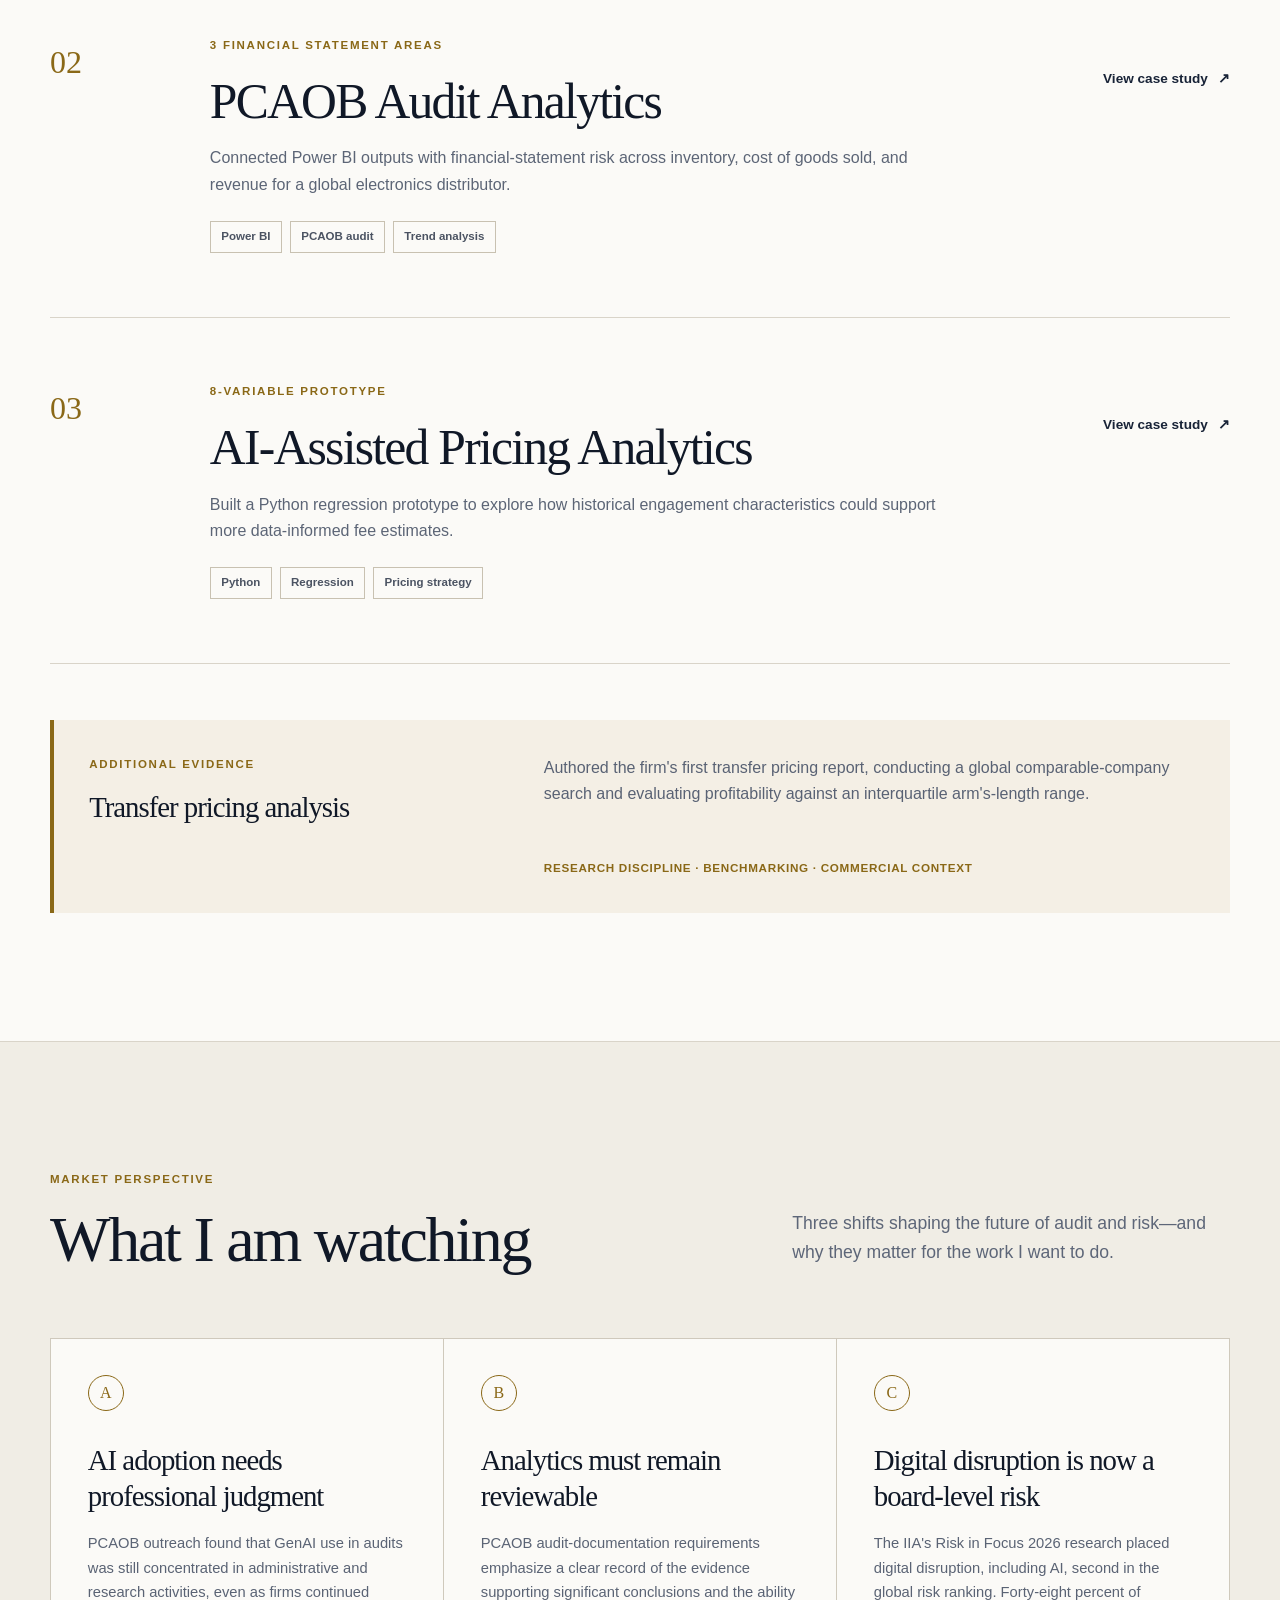
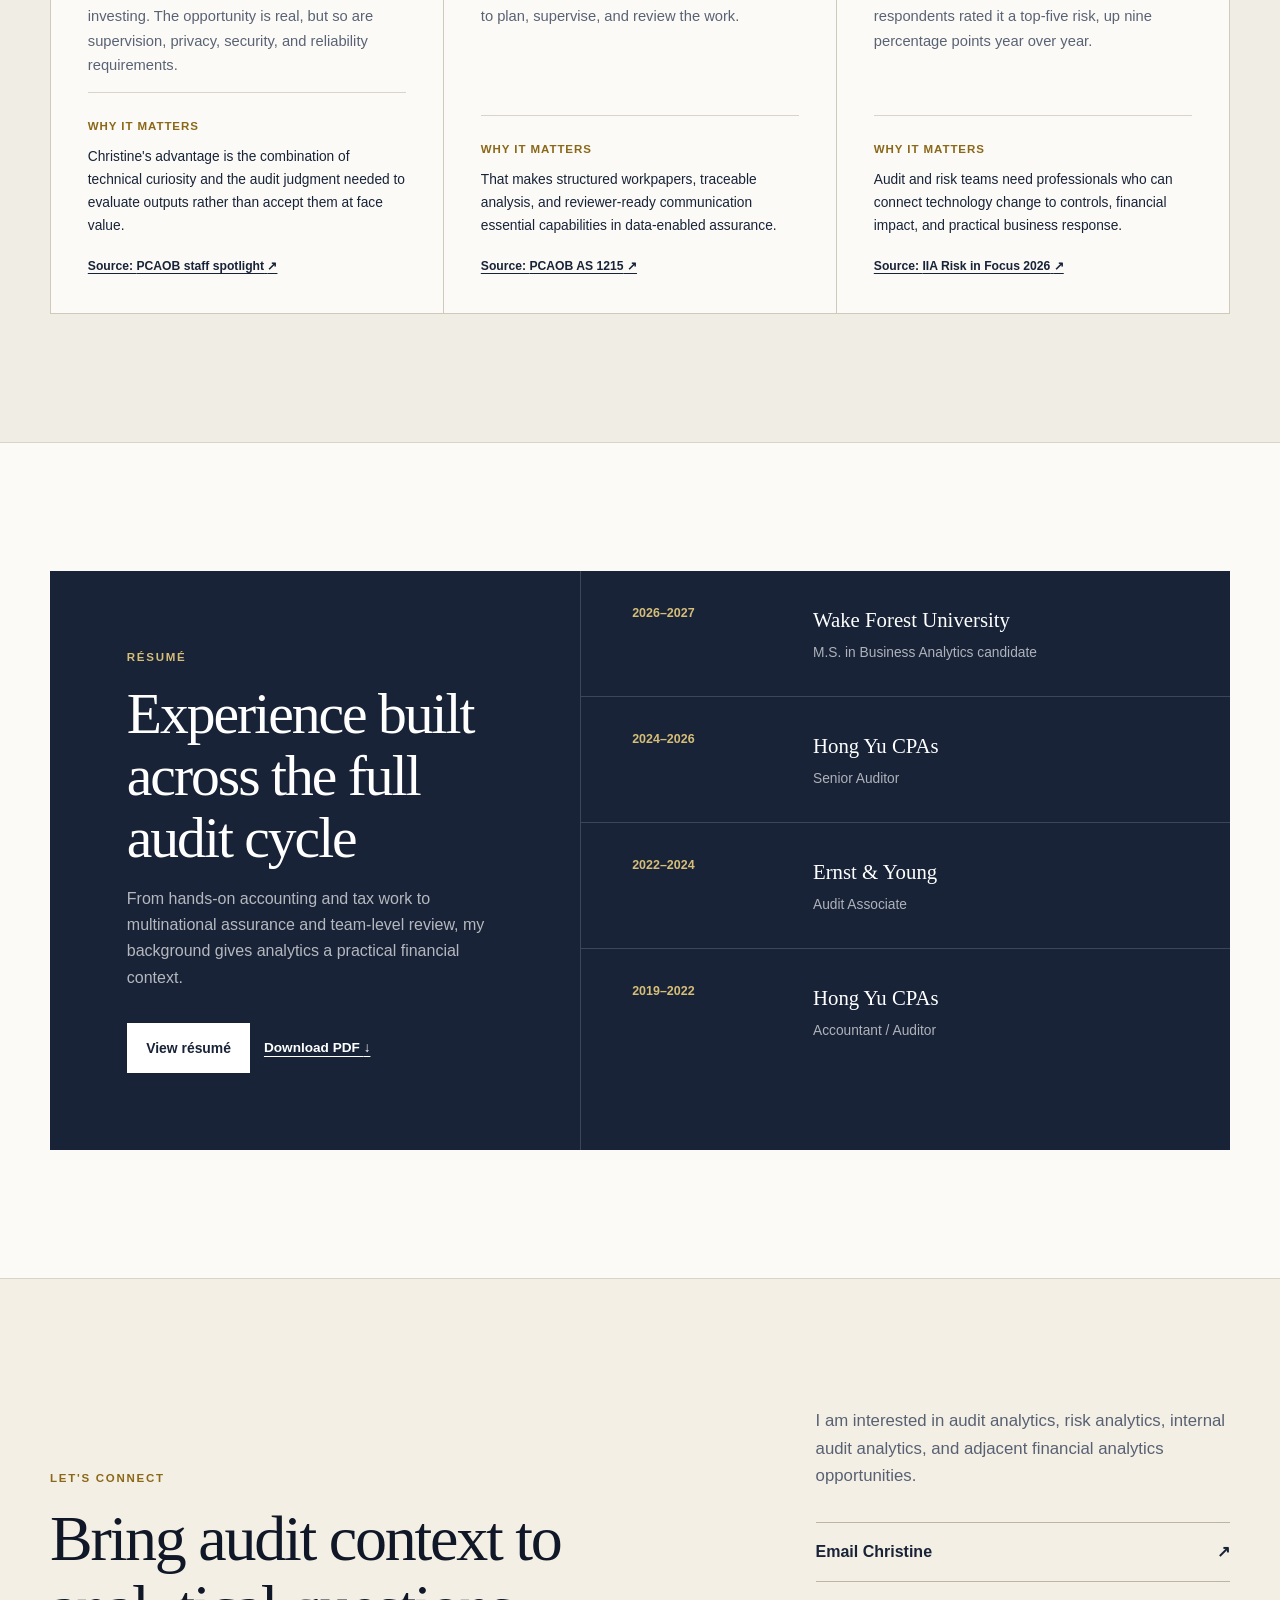
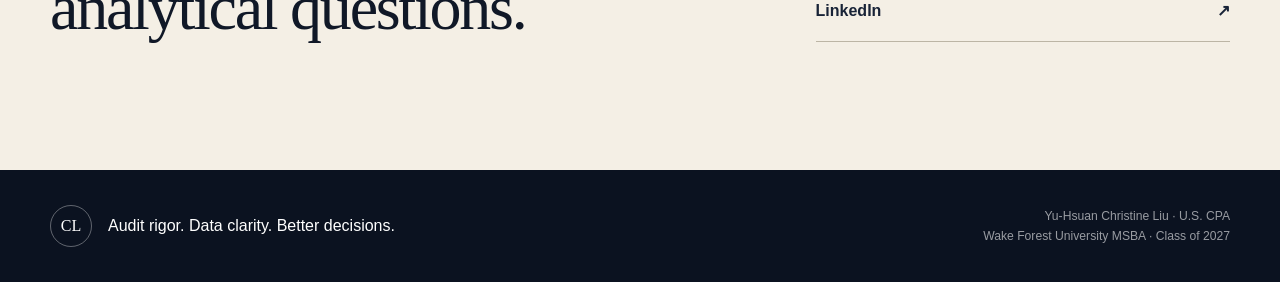
==== commit 377a20d2: "Add professional introduction video" ====
--- a/index.html
+++ b/index.html
@@ -1,2 +1,2 @@
 <!DOCTYPE html><html lang="en"><head><meta charset="utf-8"><meta name="viewport" content="width=device-width, initial-scale=1"><link rel="stylesheet" href="/styles.css"><link rel="stylesheet" href="/github-overrides.css"><title>Christine Liu | Audit &amp; Risk Analytics</title><meta name="description" content="U.S. CPA and Wake Forest MSBA candidate combining audit judgment with business analytics."><meta name="keywords" content="audit analytics,risk analytics,U.S. CPA,business analytics,Wake Forest"><meta name="author" content="Yu-Hsuan Christine Liu">
-<link rel="canonical" href="https://christineliu0221-tech.github.io/"></head><body><header class="site-header"><a class="skip-link" href="#main-content">Skip to content</a><div class="nav-shell"><a href="/" class="brand" aria-label="Christine Liu home"><span aria-hidden="true">CL</span><div><strong>Christine Liu</strong><small>U.S. CPA · Audit &amp; Analytics</small></div></a><nav aria-label="Primary navigation"><a href="/#about">About</a><a href="/#work">Work</a><a href="/#insights">Insights</a><a href="/#resume">Résumé</a><a class="nav-contact" href="/#contact">Connect</a></nav></div></header><main id="main-content"><section class="hero section-shell" aria-labelledby="hero-title"><div class="hero-copy"><p class="eyebrow">TARGETING TRACK · U.S. CPA · AUDIT &amp; RISK ANALYTICS</p><h1 id="hero-title">Audit rigor.<span>Data clarity.</span>Better decisions.</h1><p class="hero-lead">I combine 7+ years of audit, tax, and financial reporting experience with business analytics to make complex evidence clearer, more reviewable, and more useful for decisions.</p><div class="button-row"><a class="button button-primary" href="#work">Explore selected work</a><a class="button button-secondary" href="/Christine-Liu-Resume.pdf" download="">Download résumé</a></div><dl class="hero-credentials" aria-label="Professional credentials"><div><dt>Credential</dt><dd>U.S. CPA</dd></div><div><dt>Experience</dt><dd>7+ years</dd></div><div><dt>Current chapter</dt><dd>Wake Forest MSBA</dd></div></dl></div></section><section class="section-shell narrative" id="about" aria-labelledby="about-title"><div class="section-heading split-heading"><div><p class="section-kicker">CAREER NARRATIVE</p><h2 id="about-title">A deliberate evolution</h2></div><p class="section-lead">I am not leaving audit behind. I am extending professional judgment with analytics so evidence can be explored at greater scale and communicated with greater clarity.</p></div><ol class="narrative-steps"><li><span class="step-number">01</span><div><p class="step-label">Foundation</p><h3>Built financial and regulatory fluency</h3><p>Developed hands-on expertise across bookkeeping, tax attestations, financial statements, transfer pricing, and end-to-end audit execution.</p></div></li><li><span class="step-number">02</span><div><p class="step-label">Expansion</p><h3>Applied judgment in complex engagements</h3><p>Supported PCAOB-compliant work, interpreted Power BI outputs, tested accounting estimates, and led a listing-related workstream with direct leadership exposure.</p></div></li><li><span class="step-number">03</span><div><p class="step-label">Direction</p><h3>Adding modern analytical depth</h3><p>Pursuing an M.S. in Business Analytics at Wake Forest to deepen capability in Python, SQL, statistics, visualization, and data-informed decision support.</p></div></li></ol></section><section class="expertise-section" id="expertise" aria-labelledby="expertise-title"><div class="section-shell"><div class="section-heading"><p class="section-kicker light">VALUE I BRING</p><h2 id="expertise-title">Three capabilities, one operating style</h2></div><div class="expertise-grid"><article><span class="expertise-index">01</span><h3>Professional judgment</h3><p>Evaluate accounting estimates, financial reporting issues, and unusual movements with a disciplined risk lens.</p><ul><li>Audit &amp; assurance</li><li>Workpaper review</li><li>Financial reporting</li></ul></article><article><span class="expertise-index">02</span><h3>Analytics in context</h3><p>Use data tools to investigate a business question—not simply to produce another dashboard or model.</p><ul><li>Python &amp; SQL</li><li>Power BI &amp; Excel</li><li>Statistics &amp; visualization</li></ul></article><article><span class="expertise-index">03</span><h3>Structured execution</h3><p>Translate complex work into reviewable steps, coordinate peers, and communicate conclusions to senior stakeholders.</p><ul><li>Project leadership</li><li>Technical coaching</li><li>Stakeholder communication</li></ul></article></div></div></section><section class="section-shell work-section" id="work" aria-labelledby="work-title"><div class="section-heading split-heading"><div><p class="section-kicker">SELECTED WORK</p><h2 id="work-title">Evidence behind the narrative</h2></div><p class="section-lead">Each case shows the business context, my specific contribution, the method I used, and the decision value of the work.</p></div><div class="project-list"><article class="project-card"><div class="project-number">01</div><div class="project-main"><p class="project-proof">Listing-related assurance</p><h3>SGX Listing Audit Workstream</h3><p>Led a complex cost-audit workstream, coordinated two peers, and translated estimate testing into clear conclusions for engagement leadership.</p><div class="tag-list" aria-label="SGX Listing Audit Workstream skills"><span>Audit judgment</span><span>Team coordination</span><span>Accounting estimates</span></div></div><a href="/projects/sgx-listing-audit" class="project-link">View case study <span aria-hidden="true">↗</span></a></article><article class="project-card"><div class="project-number">02</div><div class="project-main"><p class="project-proof">3 financial statement areas</p><h3>PCAOB Audit Analytics</h3><p>Connected Power BI outputs with financial-statement risk across inventory, cost of goods sold, and revenue for a global electronics distributor.</p><div class="tag-list" aria-label="PCAOB Audit Analytics skills"><span>Power BI</span><span>PCAOB audit</span><span>Trend analysis</span></div></div><a href="/projects/pcaob-audit-analytics" class="project-link">View case study <span aria-hidden="true">↗</span></a></article><article class="project-card"><div class="project-number">03</div><div class="project-main"><p class="project-proof">8-variable prototype</p><h3>AI-Assisted Pricing Analytics</h3><p>Built a Python regression prototype to explore how historical engagement characteristics could support more data-informed fee estimates.</p><div class="tag-list" aria-label="AI-Assisted Pricing Analytics skills"><span>Python</span><span>Regression</span><span>Pricing strategy</span></div></div><a href="/projects/pricing-analytics" class="project-link">View case study <span aria-hidden="true">↗</span></a></article></div><div class="supporting-proof"><div><p class="section-kicker">ADDITIONAL EVIDENCE</p><h3>Transfer pricing analysis</h3></div><p>Authored the firm's first transfer pricing report, conducting a global comparable-company search and evaluating profitability against an interquartile arm's-length range.</p><span>Research discipline · Benchmarking · Commercial context</span></div></section><section class="insights-section" id="insights" aria-labelledby="insights-title"><div class="section-shell"><div class="section-heading split-heading"><div><p class="section-kicker">MARKET PERSPECTIVE</p><h2 id="insights-title">What I am watching</h2></div><p class="section-lead">Three shifts shaping the future of audit and risk—and why they matter for the work I want to do.</p></div><div class="insight-grid"><article><span class="insight-index">A</span><h3>AI adoption needs professional judgment</h3><p>PCAOB outreach found that GenAI use in audits was still concentrated in administrative and research activities, even as firms continued investing. The opportunity is real, but so are supervision, privacy, security, and reliability requirements.</p><div class="implication"><strong>Why it matters</strong><p>Christine's advantage is the combination of technical curiosity and the audit judgment needed to evaluate outputs rather than accept them at face value.</p></div><a href="https://pcaobus.org/news-events/news-releases/news-release-detail/pcaob-staff-shares-observations-from-outreach-on-use-of-generative-artificial-intelligence-in-audits-and-financial-reporting" target="_blank" rel="noreferrer">Source: <!-- -->PCAOB staff spotlight<!-- --> <span aria-hidden="true">↗</span></a></article><article><span class="insight-index">B</span><h3>Analytics must remain reviewable</h3><p>PCAOB audit-documentation requirements emphasize a clear record of the evidence supporting significant conclusions and the ability to plan, supervise, and review the work.</p><div class="implication"><strong>Why it matters</strong><p>That makes structured workpapers, traceable analysis, and reviewer-ready communication essential capabilities in data-enabled assurance.</p></div><a href="https://pcaobus.org/oversight/standards/auditing-standards/details/as-1215--audit-documentation-%28effective-on-12-15-2026%29" target="_blank" rel="noreferrer">Source: <!-- -->PCAOB AS 1215<!-- --> <span aria-hidden="true">↗</span></a></article><article><span class="insight-index">C</span><h3>Digital disruption is now a board-level risk</h3><p>The IIA's Risk in Focus 2026 research placed digital disruption, including AI, second in the global risk ranking. Forty-eight percent of respondents rated it a top-five risk, up nine percentage points year over year.</p><div class="implication"><strong>Why it matters</strong><p>Audit and risk teams need professionals who can connect technology change to controls, financial impact, and practical business response.</p></div><a href="https://www.theiia.org/en/internal-audit-foundation/latest-research-and-products/risk-in-focus" target="_blank" rel="noreferrer">Source: <!-- -->IIA Risk in Focus 2026<!-- --> <span aria-hidden="true">↗</span></a></article></div></div></section><section class="section-shell resume-section" id="resume" aria-labelledby="resume-title"><div class="resume-card"><div class="resume-intro"><p class="section-kicker light">RÉSUMÉ</p><h2 id="resume-title">Experience built across the full audit cycle</h2><p>From hands-on accounting and tax work to multinational assurance and team-level review, my background gives analytics a practical financial context.</p><div class="button-row"><a class="button button-light" href="/Christine-Liu-Resume.pdf" target="_blank" rel="noreferrer">View résumé</a><a class="text-link-light" href="/Christine-Liu-Resume.pdf" download="">Download PDF <span aria-hidden="true">↓</span></a></div></div><ol class="experience-list"><li><span>2026–2027</span><div><strong>Wake Forest University</strong><p>M.S. in Business Analytics candidate</p></div></li><li><span>2024–2026</span><div><strong>Hong Yu CPAs</strong><p>Senior Auditor</p></div></li><li><span>2022–2024</span><div><strong>Ernst &amp; Young</strong><p>Audit Associate</p></div></li><li><span>2019–2022</span><div><strong>Hong Yu CPAs</strong><p>Accountant / Auditor</p></div></li></ol></div></section><section class="contact-section" id="contact" aria-labelledby="contact-title"><div class="section-shell contact-grid"><div><p class="section-kicker">LET'S CONNECT</p><h2 id="contact-title">Bring audit context to analytical questions.</h2></div><div class="contact-copy"><p>I am interested in audit analytics, risk analytics, internal audit analytics, and adjacent financial analytics opportunities.</p><div class="contact-links"><a href="mailto:christineliu0221.usa@gmail.com">Email Christine <span aria-hidden="true">↗</span></a><a href="https://www.linkedin.com/in/yuhsuan-christine-liu" target="_blank" rel="noreferrer">LinkedIn <span aria-hidden="true">↗</span></a></div></div></div></section></main><footer class="site-footer"><div class="section-shell footer-grid"><div><span class="footer-monogram" aria-hidden="true">CL</span><p>Audit rigor. Data clarity. Better decisions.</p></div><div class="footer-meta"><p>Yu-Hsuan Christine Liu · U.S. CPA</p><p>Wake Forest University MSBA · Class of 2027</p></div></div></footer><iframe height="1" width="1" style="position: absolute; top: 0px; left: 0px; border-width: medium; border-style: none; border-color: currentcolor; border-image: none; visibility: hidden;"></iframe></body><div id="codex-browser-sidebar-comments-root" style="position: fixed; inset: 0px; pointer-events: none; z-index: 2147483647;"></div></html>
+<link rel="canonical" href="https://christineliu0221-tech.github.io/"></head><body><header class="site-header"><a class="skip-link" href="#main-content">Skip to content</a><div class="nav-shell"><a href="/" class="brand" aria-label="Christine Liu home"><span aria-hidden="true">CL</span><div><strong>Christine Liu</strong><small>U.S. CPA · Audit &amp; Analytics</small></div></a><nav aria-label="Primary navigation"><a href="/#about">About</a><a href="/#work">Work</a><a href="/#insights">Insights</a><a href="/#resume">Résumé</a><a class="nav-contact" href="/#contact">Connect</a></nav></div></header><main id="main-content"><section class="hero section-shell" aria-labelledby="hero-title"><div class="hero-copy"><p class="eyebrow">TARGETING TRACK · U.S. CPA · AUDIT &amp; RISK ANALYTICS</p><h1 id="hero-title">Audit rigor.<span>Data clarity.</span>Better decisions.</h1><p class="hero-lead">I combine 7+ years of audit, tax, and financial reporting experience with business analytics to make complex evidence clearer, more reviewable, and more useful for decisions.</p><div class="button-row"><a class="button button-primary" href="#work">Explore selected work</a><a class="button button-secondary" href="/Christine-Liu-Resume.pdf" download="">Download résumé</a></div><dl class="hero-credentials" aria-label="Professional credentials"><div><dt>Credential</dt><dd>U.S. CPA</dd></div><div><dt>Experience</dt><dd>7+ years</dd></div><div><dt>Current chapter</dt><dd>Wake Forest MSBA</dd></div></dl></div></section><section class="video-introduction" id="introduction" aria-labelledby="video-title"><div class="section-shell video-introduction-grid"><div class="video-introduction-copy"><p class="section-kicker">INTRODUCTION</p><h2 id="video-title">Meet Christine</h2><p class="section-lead">A brief introduction to the audit experience, analytical training, and professional goals behind this portfolio.</p><div class="video-meta" aria-label="Video details"><span>19 seconds</span><span>Professional introduction</span></div></div><div class="video-stage"><video class="introduction-video" controls playsinline preload="metadata" poster="/christine-introduction-poster.jpg" aria-label="Christine Liu professional introduction video"><source src="/christine-introduction.mp4" type="video/mp4">Your browser does not support embedded video. <a href="/christine-introduction.mp4">Open the video</a>.</video></div></div></section><section class="section-shell narrative" id="about" aria-labelledby="about-title"><div class="section-heading split-heading"><div><p class="section-kicker">CAREER NARRATIVE</p><h2 id="about-title">A deliberate evolution</h2></div><p class="section-lead">I am not leaving audit behind. I am extending professional judgment with analytics so evidence can be explored at greater scale and communicated with greater clarity.</p></div><ol class="narrative-steps"><li><span class="step-number">01</span><div><p class="step-label">Foundation</p><h3>Built financial and regulatory fluency</h3><p>Developed hands-on expertise across bookkeeping, tax attestations, financial statements, transfer pricing, and end-to-end audit execution.</p></div></li><li><span class="step-number">02</span><div><p class="step-label">Expansion</p><h3>Applied judgment in complex engagements</h3><p>Supported PCAOB-compliant work, interpreted Power BI outputs, tested accounting estimates, and led a listing-related workstream with direct leadership exposure.</p></div></li><li><span class="step-number">03</span><div><p class="step-label">Direction</p><h3>Adding modern analytical depth</h3><p>Pursuing an M.S. in Business Analytics at Wake Forest to deepen capability in Python, SQL, statistics, visualization, and data-informed decision support.</p></div></li></ol></section><section class="expertise-section" id="expertise" aria-labelledby="expertise-title"><div class="section-shell"><div class="section-heading"><p class="section-kicker light">VALUE I BRING</p><h2 id="expertise-title">Three capabilities, one operating style</h2></div><div class="expertise-grid"><article><span class="expertise-index">01</span><h3>Professional judgment</h3><p>Evaluate accounting estimates, financial reporting issues, and unusual movements with a disciplined risk lens.</p><ul><li>Audit &amp; assurance</li><li>Workpaper review</li><li>Financial reporting</li></ul></article><article><span class="expertise-index">02</span><h3>Analytics in context</h3><p>Use data tools to investigate a business question—not simply to produce another dashboard or model.</p><ul><li>Python &amp; SQL</li><li>Power BI &amp; Excel</li><li>Statistics &amp; visualization</li></ul></article><article><span class="expertise-index">03</span><h3>Structured execution</h3><p>Translate complex work into reviewable steps, coordinate peers, and communicate conclusions to senior stakeholders.</p><ul><li>Project leadership</li><li>Technical coaching</li><li>Stakeholder communication</li></ul></article></div></div></section><section class="section-shell work-section" id="work" aria-labelledby="work-title"><div class="section-heading split-heading"><div><p class="section-kicker">SELECTED WORK</p><h2 id="work-title">Evidence behind the narrative</h2></div><p class="section-lead">Each case shows the business context, my specific contribution, the method I used, and the decision value of the work.</p></div><div class="project-list"><article class="project-card"><div class="project-number">01</div><div class="project-main"><p class="project-proof">Listing-related assurance</p><h3>SGX Listing Audit Workstream</h3><p>Led a complex cost-audit workstream, coordinated two peers, and translated estimate testing into clear conclusions for engagement leadership.</p><div class="tag-list" aria-label="SGX Listing Audit Workstream skills"><span>Audit judgment</span><span>Team coordination</span><span>Accounting estimates</span></div></div><a href="/projects/sgx-listing-audit" class="project-link">View case study <span aria-hidden="true">↗</span></a></article><article class="project-card"><div class="project-number">02</div><div class="project-main"><p class="project-proof">3 financial statement areas</p><h3>PCAOB Audit Analytics</h3><p>Connected Power BI outputs with financial-statement risk across inventory, cost of goods sold, and revenue for a global electronics distributor.</p><div class="tag-list" aria-label="PCAOB Audit Analytics skills"><span>Power BI</span><span>PCAOB audit</span><span>Trend analysis</span></div></div><a href="/projects/pcaob-audit-analytics" class="project-link">View case study <span aria-hidden="true">↗</span></a></article><article class="project-card"><div class="project-number">03</div><div class="project-main"><p class="project-proof">8-variable prototype</p><h3>AI-Assisted Pricing Analytics</h3><p>Built a Python regression prototype to explore how historical engagement characteristics could support more data-informed fee estimates.</p><div class="tag-list" aria-label="AI-Assisted Pricing Analytics skills"><span>Python</span><span>Regression</span><span>Pricing strategy</span></div></div><a href="/projects/pricing-analytics" class="project-link">View case study <span aria-hidden="true">↗</span></a></article></div><div class="supporting-proof"><div><p class="section-kicker">ADDITIONAL EVIDENCE</p><h3>Transfer pricing analysis</h3></div><p>Authored the firm's first transfer pricing report, conducting a global comparable-company search and evaluating profitability against an interquartile arm's-length range.</p><span>Research discipline · Benchmarking · Commercial context</span></div></section><section class="insights-section" id="insights" aria-labelledby="insights-title"><div class="section-shell"><div class="section-heading split-heading"><div><p class="section-kicker">MARKET PERSPECTIVE</p><h2 id="insights-title">What I am watching</h2></div><p class="section-lead">Three shifts shaping the future of audit and risk—and why they matter for the work I want to do.</p></div><div class="insight-grid"><article><span class="insight-index">A</span><h3>AI adoption needs professional judgment</h3><p>PCAOB outreach found that GenAI use in audits was still concentrated in administrative and research activities, even as firms continued investing. The opportunity is real, but so are supervision, privacy, security, and reliability requirements.</p><div class="implication"><strong>Why it matters</strong><p>Christine's advantage is the combination of technical curiosity and the audit judgment needed to evaluate outputs rather than accept them at face value.</p></div><a href="https://pcaobus.org/news-events/news-releases/news-release-detail/pcaob-staff-shares-observations-from-outreach-on-use-of-generative-artificial-intelligence-in-audits-and-financial-reporting" target="_blank" rel="noreferrer">Source: <!-- -->PCAOB staff spotlight<!-- --> <span aria-hidden="true">↗</span></a></article><article><span class="insight-index">B</span><h3>Analytics must remain reviewable</h3><p>PCAOB audit-documentation requirements emphasize a clear record of the evidence supporting significant conclusions and the ability to plan, supervise, and review the work.</p><div class="implication"><strong>Why it matters</strong><p>That makes structured workpapers, traceable analysis, and reviewer-ready communication essential capabilities in data-enabled assurance.</p></div><a href="https://pcaobus.org/oversight/standards/auditing-standards/details/as-1215--audit-documentation-%28effective-on-12-15-2026%29" target="_blank" rel="noreferrer">Source: <!-- -->PCAOB AS 1215<!-- --> <span aria-hidden="true">↗</span></a></article><article><span class="insight-index">C</span><h3>Digital disruption is now a board-level risk</h3><p>The IIA's Risk in Focus 2026 research placed digital disruption, including AI, second in the global risk ranking. Forty-eight percent of respondents rated it a top-five risk, up nine percentage points year over year.</p><div class="implication"><strong>Why it matters</strong><p>Audit and risk teams need professionals who can connect technology change to controls, financial impact, and practical business response.</p></div><a href="https://www.theiia.org/en/internal-audit-foundation/latest-research-and-products/risk-in-focus" target="_blank" rel="noreferrer">Source: <!-- -->IIA Risk in Focus 2026<!-- --> <span aria-hidden="true">↗</span></a></article></div></div></section><section class="section-shell resume-section" id="resume" aria-labelledby="resume-title"><div class="resume-card"><div class="resume-intro"><p class="section-kicker light">RÉSUMÉ</p><h2 id="resume-title">Experience built across the full audit cycle</h2><p>From hands-on accounting and tax work to multinational assurance and team-level review, my background gives analytics a practical financial context.</p><div class="button-row"><a class="button button-light" href="/Christine-Liu-Resume.pdf" target="_blank" rel="noreferrer">View résumé</a><a class="text-link-light" href="/Christine-Liu-Resume.pdf" download="">Download PDF <span aria-hidden="true">↓</span></a></div></div><ol class="experience-list"><li><span>2026–2027</span><div><strong>Wake Forest University</strong><p>M.S. in Business Analytics candidate</p></div></li><li><span>2024–2026</span><div><strong>Hong Yu CPAs</strong><p>Senior Auditor</p></div></li><li><span>2022–2024</span><div><strong>Ernst &amp; Young</strong><p>Audit Associate</p></div></li><li><span>2019–2022</span><div><strong>Hong Yu CPAs</strong><p>Accountant / Auditor</p></div></li></ol></div></section><section class="contact-section" id="contact" aria-labelledby="contact-title"><div class="section-shell contact-grid"><div><p class="section-kicker">LET'S CONNECT</p><h2 id="contact-title">Bring audit context to analytical questions.</h2></div><div class="contact-copy"><p>I am interested in audit analytics, risk analytics, internal audit analytics, and adjacent financial analytics opportunities.</p><div class="contact-links"><a href="mailto:christineliu0221.usa@gmail.com">Email Christine <span aria-hidden="true">↗</span></a><a href="https://www.linkedin.com/in/yuhsuan-christine-liu" target="_blank" rel="noreferrer">LinkedIn <span aria-hidden="true">↗</span></a></div></div></div></section></main><footer class="site-footer"><div class="section-shell footer-grid"><div><span class="footer-monogram" aria-hidden="true">CL</span><p>Audit rigor. Data clarity. Better decisions.</p></div><div class="footer-meta"><p>Yu-Hsuan Christine Liu · U.S. CPA</p><p>Wake Forest University MSBA · Class of 2027</p></div></div></footer><iframe height="1" width="1" style="position: absolute; top: 0px; left: 0px; border-width: medium; border-style: none; border-color: currentcolor; border-image: none; visibility: hidden;"></iframe></body><div id="codex-browser-sidebar-comments-root" style="position: fixed; inset: 0px; pointer-events: none; z-index: 2147483647;"></div></html>
--- a/github-overrides.css
+++ b/github-overrides.css
@@ -21,6 +21,58 @@
   max-width: 760px;
 }
 
+.video-introduction {
+  background: var(--sand);
+  border-block: 1px solid var(--line);
+}
+
+.video-introduction-grid {
+  display: grid;
+  grid-template-columns: minmax(0, 0.9fr) minmax(280px, 0.5fr);
+  align-items: center;
+  gap: clamp(3rem, 9vw, 8rem);
+  padding-block: clamp(4.5rem, 8vw, 7rem);
+}
+
+.video-introduction-copy {
+  max-width: 650px;
+}
+
+.video-introduction-copy h2 {
+  margin-bottom: 1.2rem;
+}
+
+.video-meta {
+  display: flex;
+  flex-wrap: wrap;
+  gap: 0.6rem;
+  margin-top: 1.8rem;
+}
+
+.video-meta span {
+  color: #4b5362;
+  border: 1px solid #c8c1b1;
+  padding: 0.4rem 0.7rem;
+  font-size: 0.74rem;
+  font-weight: 700;
+}
+
+.video-stage {
+  width: min(100%, 360px);
+  justify-self: center;
+  background: var(--ink);
+  padding: 10px;
+  box-shadow: 22px 22px #8a681721;
+}
+
+.introduction-video {
+  display: block;
+  width: 100%;
+  aspect-ratio: 9 / 16;
+  object-fit: cover;
+  background: #0b1220;
+}
+
 @media (max-width: 700px) {
   .hero {
     padding-block: 4.5rem;
@@ -29,4 +81,15 @@
   .hero h1 {
     font-size: clamp(3.25rem, 16vw, 5.5rem);
   }
+
+  .video-introduction-grid {
+    grid-template-columns: 1fr;
+    gap: 2.5rem;
+    padding-block: 4.5rem;
+  }
+
+  .video-stage {
+    width: min(100%, 320px);
+    box-shadow: 10px 10px #8a681721;
+  }
 }
